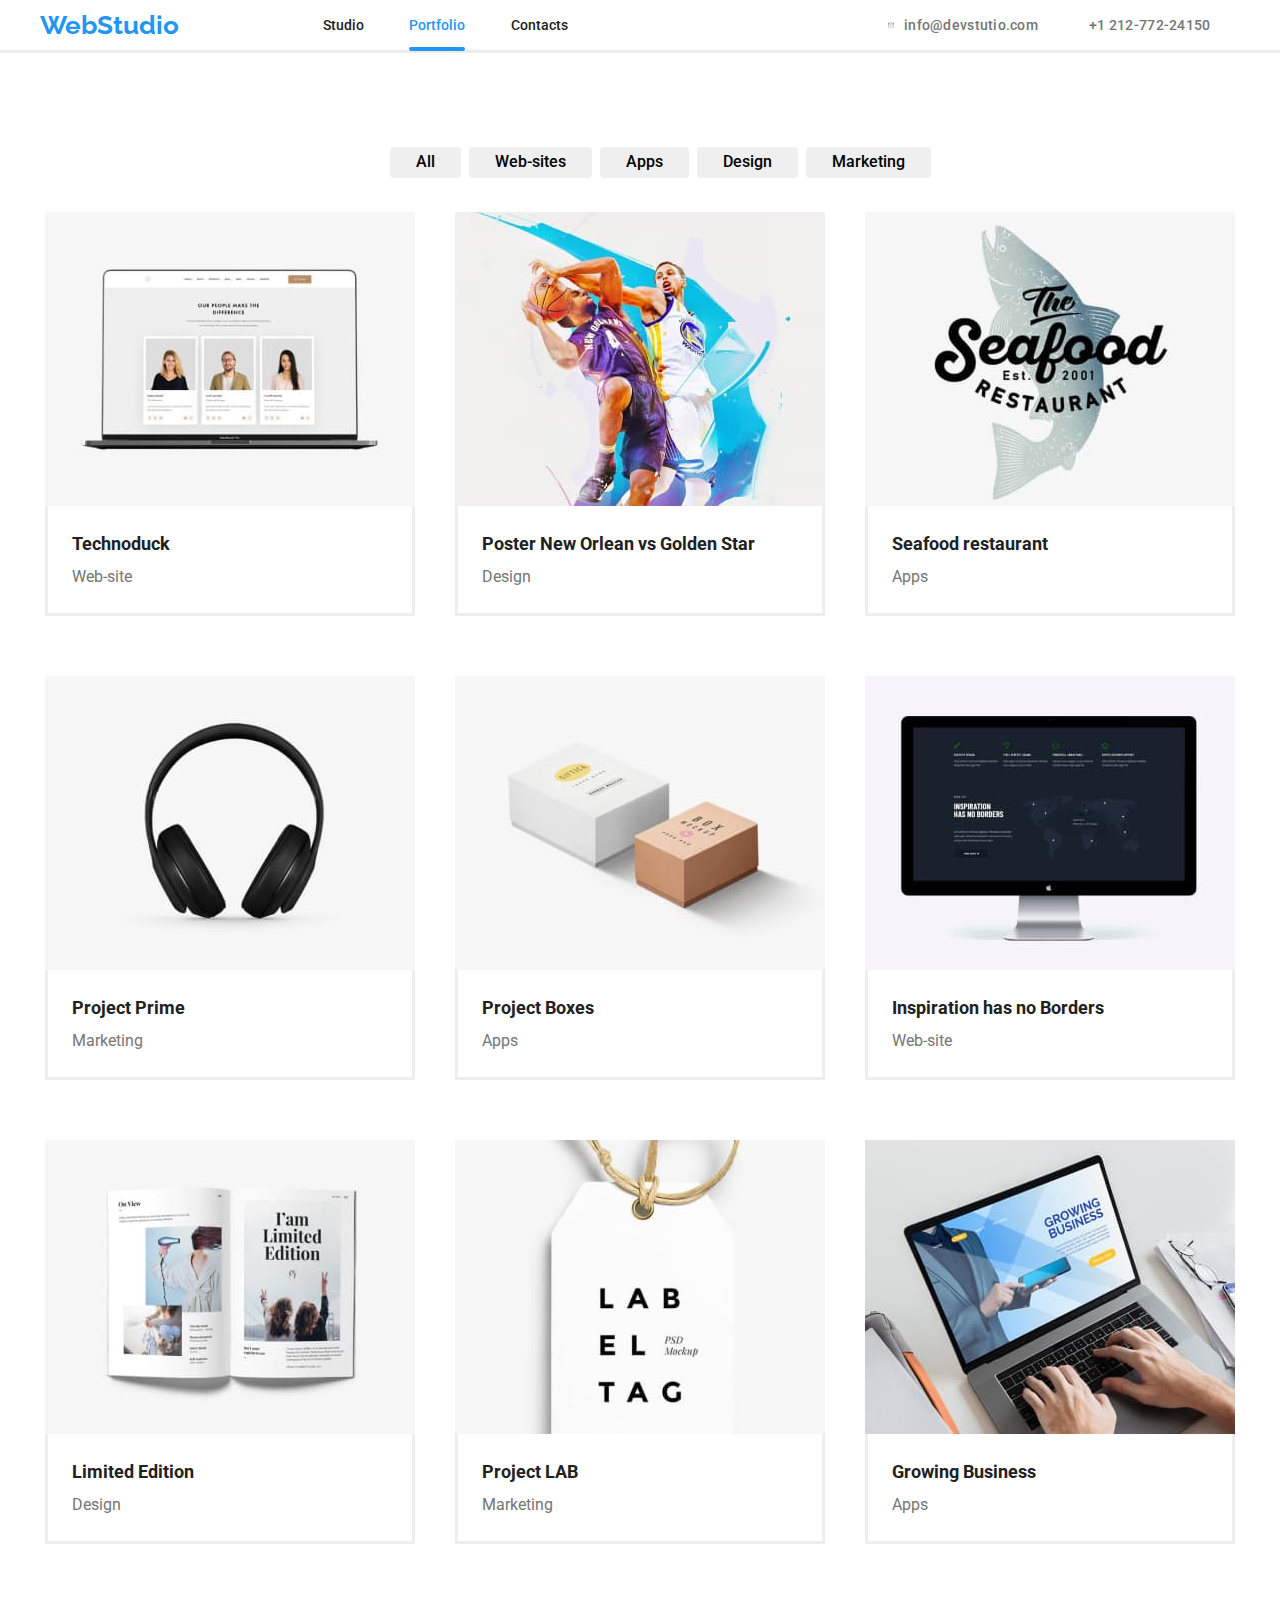
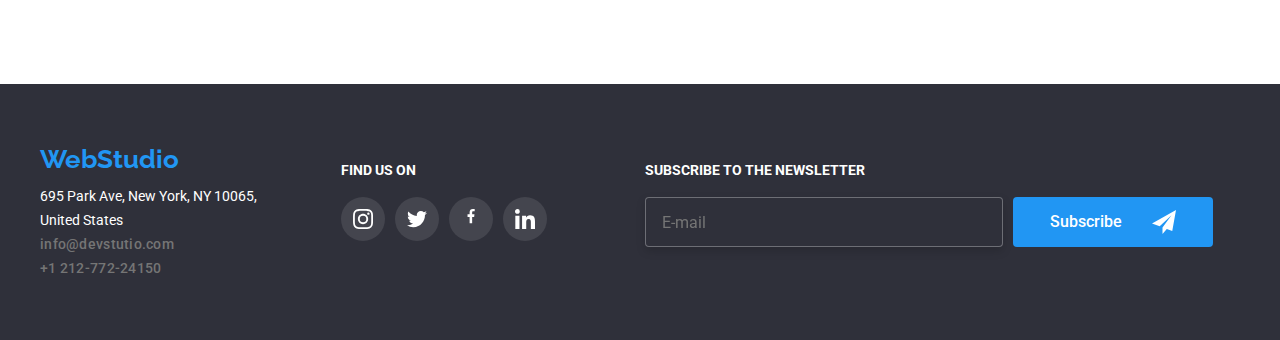
==== portfolio.html @ c9e0d8fe "setting up" ====
<!DOCTYPE html>
<html lang="en">
    <head>
        <link rel="stylesheet" href="./css/styles.css" />
        <link rel="stylesheet" href="./css/modern-normalize.min.css" />
        <title>corporate sub-page</title>
        <link rel="preconnect" href="https://fonts.googleapis.com" />
        <link rel="preconnect" href="https://fonts.gstatic.com" crossorigin />
        <link
            href="https://fonts.googleapis.com/css2?family=Montserrat:wght@400;700&family=Raleway:wght@700&family=Roboto:wght@400;500;700;900&display=swap"
            rel="stylesheet"
        />
    </head>
    <body>
        <header>
            <div class="container">
                <div class="menu-block">
                    <a class="logo" href="">WebStudio</a>
                    <nav>
                        <ul class="nav-menu">
                            <li>
                                <a class="menu" href="./index.html">Studio</a>
                            </li>
                            <li>
                                <a
                                    class="menu is-active"
                                    href="./portfolio.html"
                                    >Portfolio</a
                                >
                            </li>
                            <li><a class="menu" href="">Contacts</a></li>
                        </ul>
                    </nav>

                    <div class="contact-up">
                        <a class="contact" href="mailto:info@devstutio.com">
                            <svg class="contact-svg" width="16px" height="12px">
                                <use
                                    href="./images/icons.svg#icon-envelope"
                                ></use>
                            </svg>
                            info@devstutio.com</a
                        >

                        <a class="contact" href="phone:+121277224150"
                            ><svg
                                class="contact-svg"
                                width="10px"
                                height="16px"
                            >
                                <use
                                    href="./images/icons.svg#icon-smartphone"
                                ></use>
                            </svg>
                            +1 212-772-24150</a
                        >
                    </div>
                </div>
            </div>
        </header>

        <main>
            <div class="section">
                <ul class="filter">
                    <li class="filter-menu">
                        <button type="button">All</button>
                    </li>
                    <li class="filter-menu">
                        <button type="button">Web-sites</button>
                    </li>
                    <li class="filter-menu">
                        <button type="button">Apps</button>
                    </li>
                    <li class="filter-menu">
                        <button type="button">Design</button>
                    </li>
                    <li class="filter-menu">
                        <button type="button">Marketing</button>
                    </li>
                </ul>

                <div class="container">
                    <ul class="offers">
                        <li class="single-offer">
                            <div class="single-offer-flow">
                                <div class="techno-back">
                                    <div class="techno-desc">
                                        Technoduck is a state-of-the-art
                                        coronavirus distribution platform.
                                        Companies use this platform for digital
                                        espionage and attacks on competitors'
                                        secure servers.
                                    </div>
                                </div>
                                <img
                                    src="images/port1.jpg"
                                    alt="Technoduck website"
                                />
                            </div>

                            <div class="lower-offer-part">
                                <span class="example-offer-name"
                                    >Technoduck</span
                                >
                                <span class="example-offer-category"
                                    >Web-site</span
                                >
                            </div>
                        </li>

                        <li class="single-offer">
                            <div class="single-offer-flow">
                                <div class="techno-back">
                                    <div class="techno-desc">
                                        Technoduck is a state-of-the-art
                                        coronavirus distribution platform.
                                        Companies use this platform for digital
                                        espionage and attacks on competitors'
                                        secure servers.
                                    </div>
                                </div>
                                <img
                                    src="images/port2.jpg"
                                    alt="Basketball poster"
                                />
                            </div>
                            <div class="lower-offer-part">
                                <span class="example-offer-name">
                                    Poster New Orlean vs Golden Star
                                </span>
                                <span class="example-offer-category"
                                    >Design</span
                                >
                            </div>
                        </li>

                        <li class="single-offer">
                            <div class="single-offer-flow">
                                <div class="techno-back">
                                    <div class="techno-desc">
                                        Technoduck is a state-of-the-art
                                        coronavirus distribution platform.
                                        Companies use this platform for digital
                                        espionage and attacks on competitors'
                                        secure servers.
                                    </div>
                                </div>
                                <img
                                    src="images/port3.jpg"
                                    alt="Seafood restaurant logo"
                                />
                            </div>
                            <div class="lower-offer-part">
                                <span class="example-offer-name">
                                    Seafood restaurant
                                </span>
                                <span class="example-offer-category">Apps</span>
                            </div>
                        </li>

                        <li class="single-offer">
                            <div class="single-offer-flow">
                                <div class="techno-back">
                                    <div class="techno-desc">
                                        Technoduck is a state-of-the-art
                                        coronavirus distribution platform.
                                        Companies use this platform for digital
                                        espionage and attacks on competitors'
                                        secure servers.
                                    </div>
                                </div>
                                <img
                                    src="images/port4.jpg"
                                    alt="Project prime - headset picture"
                                />
                            </div>
                            <div class="lower-offer-part">
                                <span class="example-offer-name"
                                    >Project Prime</span
                                >
                                <span class="example-offer-category"
                                    >Marketing</span
                                >
                            </div>
                        </li>
                        <li class="single-offer">
                            <div class="single-offer-flow">
                                <div class="techno-back">
                                    <div class="techno-desc">
                                        Technoduck is a state-of-the-art
                                        coronavirus distribution platform.
                                        Companies use this platform for digital
                                        espionage and attacks on competitors'
                                        secure servers.
                                    </div>
                                </div>
                                <img src="images/port5.jpg" alt="Boxes" />
                            </div>
                            <div class="lower-offer-part">
                                <span class="example-offer-name"
                                    >Project Boxes</span
                                >
                                <span class="example-offer-category">Apps</span>
                            </div>
                        </li>
                        <li class="single-offer">
                            <div class="single-offer-flow">
                                <div class="techno-back">
                                    <div class="techno-desc">
                                        Technoduck is a state-of-the-art
                                        coronavirus distribution platform.
                                        Companies use this platform for digital
                                        espionage and attacks on competitors'
                                        secure servers.
                                    </div>
                                </div>

                                <img src="images/port6.jpg" alt="Screen" />
                            </div>
                            <div class="lower-offer-part">
                                <span class="example-offer-name"
                                    >Inspiration has no Borders</span
                                >

                                <span class="example-offer-category"
                                    >Web-site</span
                                >
                            </div>
                        </li>
                        <li class="single-offer">
                            <div class="single-offer-flow">
                                <div class="techno-back">
                                    <div class="techno-desc">
                                        Technoduck is a state-of-the-art
                                        coronavirus distribution platform.
                                        Companies use this platform for digital
                                        espionage and attacks on competitors'
                                        secure servers.
                                    </div>
                                </div>
                                <img src="images/port7.jpg" alt="Open book" />
                            </div>
                            <div class="lower-offer-part">
                                <span class="example-offer-name"
                                    >Limited Edition</span
                                >
                                <span class="example-offer-category"
                                    >Design</span
                                >
                            </div>
                        </li>
                        <li class="single-offer">
                            <div class="single-offer-flow">
                                <div class="techno-back">
                                    <div class="techno-desc">
                                        Technoduck is a state-of-the-art
                                        coronavirus distribution platform.
                                        Companies use this platform for digital
                                        espionage and attacks on competitors'
                                        secure servers.
                                    </div>
                                </div>
                                <img src="images/port8.jpg" alt="Paper label" />
                            </div>
                            <div class="lower-offer-part">
                                <span class="example-offer-name"
                                    >Project LAB</span
                                >
                                <span class="example-offer-category"
                                    >Marketing</span
                                >
                            </div>
                        </li>
                        <li class="single-offer">
                            <div class="single-offer-flow">
                                <div class="techno-back">
                                    <div class="techno-desc">
                                        Technoduck is a state-of-the-art
                                        coronavirus distribution platform.
                                        Companies use this platform for digital
                                        espionage and attacks on competitors'
                                        secure servers.
                                    </div>
                                </div>
                                <img
                                    src="images/port9.jpg"
                                    alt="Laptop and hands"
                                />
                            </div>
                            <div class="lower-offer-part">
                                <span class="example-offer-name"
                                    >Growing Business</span
                                >
                                <span class="example-offer-category">Apps</span>
                            </div>
                        </li>
                    </ul>
                </div>
            </div>
        </main>

        <footer>
            <div class="container">
                <div class="footer-container">
                    <div class="address-bottom">
                        <a class="logo" href="">WebStudio</a>
                        <address>
                            695 Park Ave, New York, NY 10065,
                            <br />United States
                        </address>
                        <a
                            class="contact-bottom"
                            href="mailto:info@devstutio.com"
                            >info@devstutio.com</a
                        >
                        <a class="contact-bottom" href="phone:+121277224150"
                            >+1 212-772-24150</a
                        >
                    </div>

                    <div class="find-us">
                        <h4>FIND US ON</h4>
                        <div class="social-bottom">
                            <ul class="social-icons">
                                <li class="social">
                                    <svg
                                        class="social-svg"
                                        width="20px"
                                        height="20px"
                                    >
                                        <use
                                            href="./images/icons.svg#icon-instagram-2"
                                        ></use>
                                    </svg>
                                </li>
                                <li class="social">
                                    <svg
                                        class="social-svg"
                                        width="20px"
                                        height="20px"
                                    >
                                        <use
                                            href="./images/icons.svg#icon-twitter-1"
                                        ></use>
                                    </svg>
                                </li>
                                <li class="social">
                                    <svg
                                        class="social-svg"
                                        width="20px"
                                        height="20px"
                                    >
                                        <use
                                            href="./images/icons.svg#icon-facebook-1"
                                        ></use>
                                    </svg>
                                </li>
                                <li class="social">
                                    <svg
                                        class="social-svg"
                                        width="20px"
                                        height="20px"
                                    >
                                        <use
                                            href="./images/icons.svg#icon-linkedin-1"
                                        ></use>
                                    </svg>
                                </li>
                            </ul>
                        </div>
                    </div>
                    <div class="newsletter">
                        <h4>Subscribe to the newsletter</h4>
                        <form name="mail-subscribe">
                            <div class="subscription">
                                <label for="user-email">
                                    <input
                                        class="mail-box"
                                        type="email"
                                        name="email"
                                        id="user-email"
                                        placeholder="E-mail"
                                        style="width: 358px"
                                    />
                                </label>

                                <button type="submit" class="button-send">
                                    Subscribe
                                    <svg
                                        class="mail-send-svg"
                                        width="24px"
                                        height="24px"
                                    >
                                        <use
                                            href="./images/icons.svg#icon-send-form"
                                        ></use>
                                    </svg>
                                </button>
                            </div>
                        </form>
                    </div>
                </div>
            </div>
        </footer>
    </body>
</html>
---- css/styles.css ----
body {
    font-family: "Roboto", sans-serif;
    color: #212121;
    background-color: #fff;
    font-size: 16px;
    /*Font-size 16px is used most often. */
}

.section {
    padding-top: 94px;
    padding-bottom: 94px;
}

.check {
    fill: currentColor;
}

.user-email {
    color: #fff;
}

.contact-svg {
    fill: currentColor;

    align-content: baseline;
    padding-right: 10px;
    gap: 0;
}

.container {
    width: 1200px;
    margin-left: 215px;
    margin-right: 215px;
    justify-content: center;
    margin-left: auto;
    margin-right: auto;
}

header {
    border-bottom: solid;

    border-color: #ececec;
    margin: 0 auto;
}

.menu-block {
    display: flex;
    flex-wrap: nowrap;
    align-items: center;

    justify-content: space-between;

    color: #fff;
}

.nav-menu {
    display: flex;
    width: 285px;
    justify-content: space-between;
    margin-right: 314px;
}

.menu {
    color: #212121;
    font-weight: 500;
    font-size: 14px;
    line-height: 1.17;
}
.is-active {
    text-decoration: none;
    position: relative;
    color: #2196f3;
}
.is-active::after {
    position: absolute;
    content: "";
    height: 4px;

    border-radius: 2px;
    left: 0;
    right: 0;
    top: 30px;
    background: #2196f3;
}

.contact-up {
    display: flex;
    justify-content: flex-end;
    gap: 30px;
    font-weight: 500;
    text-align: center;
    line-height: 1.17;
}

button:hover,
button:focus {
    background-color: #fff;
    background-color: #2196f3;

    border-radius: 4px;
    border-style: none;
    transition-duration: 250ms;
    transition-timing-function: cubic-bezier(0.39, 1.03, 0.82, 0.08);
}

a {
    text-decoration: none;
}

li {
    list-style: none;
}

.main-images {
    display: flex;
    justify-content: space-between;
    gap: 30px;
    padding: 0;
}
.main-image {
    position: relative;
}

.main-image-back {
    width: 100%;
    height: 70px;
    background-color: rgba(47, 48, 58, 0.8);
    position: absolute;
    bottom: 0;
}
.main-image-desc {
    font-size: 14px;
    font-weight: 700;
    color: #fff;
    line-height: 16px;
    letter-spacing: 0.03em;
    display: flex;
    justify-content: center;
    margin-top: 27px;
}
.list-primary-item {
    text-decoration: none;
    font-size: 14px;
    font-weight: 500;
    line-height: 1.14;
}

.contact {
    display: flex;
    justify-content: baseline;
    align-items: center;
    width: 161px;

    color: #757575;

    font-weight: 500;
    font-size: 14px;

    letter-spacing: 0.02em;
}
.contact {
    margin: 0 auto;
    color: #757575;
    font-size: 14px;
    line-height: 1.17;
    width: 161px;
    align-items: center;
}

a:hover,
a:focus {
    color: #2196f3;
    transition-duration: 250ms;
    transition-timing-function: cubic-bezier(0.39, 1.03, 0.82, 0.08);
}

.icon-menu {
    background-color: #f5f4fa;
    border-radius: 4px;
    padding-top: 25px;
}

.logo {
    font-family: "Raleway", sans-serif;
    text-decoration: none;
    font-size: 26px;
    font-weight: 700;
    line-height: 1.19;
    color: #2196f3;
    margin-right: 97px;
}

h1 {
    color: #fff;
    font-weight: 900;
    font-size: 44px;
    line-height: 1.36;
    margin: 0 auto;
    width: 696px;

    text-align: center;
    padding-top: 200px;
    padding-bottom: 50px;
    letter-spacing: 0.06em;
}

h3 {
    font-size: 14px;

    font-weight: 700;
}

h4 {
    font-size: 14px;

    font-weight: 700;
    color: #fff;
    text-transform: uppercase;
}
.big-button {
    display: flex;
    align-items: center;
    text-align: center;

    color: #fff;
    background-color: #2196f3;
    font-weight: 700;
    line-height: 1.875;
    margin: auto;
    border-radius: 4px;
    border-style: none;
    width: 200px;
    height: 50px;
    justify-content: center;
}

.big-button:hover,
.big:focus {
    cursor: pointer;
}

.backdrop {
    display: flex;
    background-color: rgba(0, 0, 0, 0.2);
    position: fixed;
    left: 0;
    right: 0;
    top: 0;
    bottom: 0;
    z-index: 1;
    cursor: not-allowed;
    visibility: visible;
    opacity: 1;
    transform: scale(1);
    transition-duration: 250ms;
    transition-timing-function: cubic-bezier(0.4, 0, 0.2, 1);
}

.is-hidden {
    pointer-events: none;
    visibility: hidden;
    opacity: 0;
    transform: scale(0);
}

.modal {
    position: relative;
    margin: auto;
    background: #ffffff;
    box-shadow: 0px 1px 3px rgba(0, 0, 0, 0.12), 0px 1px 1px rgba(0, 0, 0, 0.14),
        0px 2px 1px rgba(0, 0, 0, 0.2);
    width: 528px;
    height: 581px;
    cursor: auto;
    border-radius: 4px;
}

.modal-close {
    width: 30px;
    height: 30px;
    border-radius: 50%;
    font-size: 11px;
    padding-top: 8px;
    padding-left: 8px;
    padding-right: 8px;
    background-color: #fff;
    position: relative;
    top: 8px;

    left: 93%;
    border: 1px solid rgba(0, 0, 0, 0.1);
    cursor: pointer;
}

.modal-close:hover,
.modal-close:focus {
    background-color: #fff;
    border: 1px solid rgba(0, 0, 0, 0.1);
    border-radius: 50%;

    transition-duration: none;
    transition: none;
}

.banner {
    background-image: url(/goit-markup-hw-04/images/back.jpg);
    background-image: linear-gradient(to right, #2f303a 40%);

    background-position: center;
    background-size: cover;
    max-width: 1600px;
    height: 600px;
    justify-content: center;
    margin-left: auto;
    margin-right: auto;
}

.highlights {
    display: flex;
    flex-wrap: nowrap;
    list-style: none;
    padding: 0;
    gap: 30px;
}
.highlight {
    font-weight: 700;
    font-size: 14px;
    line-height: 1.17;
    flex-basis: calc((100% - 90px) / 4);
}

.highlight-desc {
    color: #757575;
    font-weight: 400;
    font-size: 14px;
    line-height: 1.71;
    margin: 0;
}

h2 {
    font-size: 36px;
    font-weight: 700;
    line-height: 1.17;
    text-align: center;
    padding-bottom: 50px;
}

img {
    width: 370px;
    height: 294px;
    display: block;
}

.our-team-section {
    display: flex;
    gap: 30px;
    margin: 0 auto;
    padding: 0px;
}
.person-pic {
    width: 270px;
    height: 260px;
}

.social-icons {
    fill: #afb1b8;
    padding-bottom: 30px;
    display: flex;
    width: 206px;
    height: 44px;
    justify-content: space-between;
    margin: 0 auto;
    padding: 0;
}

.social-bottom > .social-icons {
    fill: #fff;
}

.social-bottom > .social-icons > .social {
    background-color: rgba(255, 255, 255, 0.1);
}
.social {
    width: 44px;
    height: 44px;

    border-radius: 50%;

    background-color: white;
}

ul.social-icons li {
    display: flex;
    align-items: center;
    justify-content: space-around;
}
.social:hover {
    fill: white;
    background-color: #2196f3;
    transition-duration: 250ms;
    transition-timing-function: cubic-bezier(0.39, 1.03, 0.82, 0.08);
}

.social-bottom > .social-icons > .social:hover {
    background-color: #2196f3;
    transition-duration: 250ms;
    transition-timing-function: cubic-bezier(0.39, 1.03, 0.82, 0.08);
}
.person-space {
    background-color: #fff;
    width: 270px;
    height: 428px;
    border-bottom-left-radius: 4px;
    border-bottom-right-radius: 4px;

    filter: drop-shadow(0px 4px 4px rgba(0, 0, 0, 0.25));
}

.full-team-section {
    background-color: #f5f4fa;
}

.name {
    display: flex;
    justify-content: center;
    font-weight: 500;
    line-height: 1.17;
    padding-top: 30px;
}

.function {
    display: flex;
    justify-content: center;
    color: #757575;
    line-height: 1.17;
    padding-top: 10px;
    padding-bottom: 16px;
}

.our-customers-list {
    display: flex;
    flex-wrap: nowrap;

    gap: 30px;
    padding: 0;
    margin: 0 auto;
}

.icon-customer {
    fill: #afb1b8;
    width: 169px;
    height: 92px;
    border: 1px solid #afb1b8;
    border-radius: 4px;
}

.icon-customer:hover,
.icon-customer:focus {
    fill: #2196f3;
    border-color: #2196f3;
    transition-duration: 250ms;
    transition-timing-function: cubic-bezier(0.39, 1.03, 0.82, 0.08);
}

.icon-customer:focus {
    fill: #2196f3;
}
address {
    padding-top: 9px;
    font-style: normal;
    color: #fff;
    font-size: 14px;
}

.footer-container {
    display: flex;
    gap: 70px;
}

.address-bottom {
    max-width: 231px;
    line-height: 24px;
}

.contact-bottom {
    display: flex;

    color: #757575;

    font-weight: 500;
    font-size: 14px;

    letter-spacing: 0.02em;

    line-height: 24px;
}

ul li .find-us {
    fill: #fff;
}

footer {
    background-color: #2f303a;
    padding-top: 60px;
    padding-bottom: 60px;
}

button {
    display: flex;
    font-weight: 500;

    border-style: none;
    border-radius: 4px;
    justify-content: center;
    padding-left: 26px;
    padding-right: 26px;
    padding-top: 6px;
    padding-bottom: 6px;
}
.filter {
    line-height: 1.63;
    display: flex;
    justify-content: center;

    margin: 0 auto;
    width: 611px;
    gap: 8px;

    margin-bottom: 34px;
}

.filter-menu:hover,
.filter-menu:focus {
    box-shadow: 0px 4px 4px rgba(0, 0, 0, 0.25);
    transition-duration: 250ms;
    transition-timing-function: cubic-bezier(0.39, 1.03, 0.82, 0.08);
}

.offers {
    display: flex;
    flex-wrap: wrap;
    gap: 30px;
    padding: 0;
}

.offers:hover,
.offers:focus {
    box-shadow: (0px 4px 4px rgba(0, 0, 0, 0.25));
    transition-duration: 250ms;
    transition-timing-function: cubic-bezier(0.39, 1.03, 0.82, 0.08);
}
.single-offer {
    margin: 0 auto;

    flex-basis: calc((100% - 60) / 3);
    margin-bottom: 30px;
    position: relative;
    overflow: hidden;
}

.single-offer:hover {
    box-shadow: 0px 4px 4px rgba(0, 0, 0, 0.25);
    transition-duration: 250ms;
    transition-timing-function: cubic-bezier(0.39, 1.03, 0.82, 0.08);
}

.techno-back {
    display: flex;

    align-items: center;
    justify-content: center;
    position: absolute;

    letter-spacing: 0.03em;
    width: 370px;
    height: 294px;

    background: rgba(33, 150, 243, 0.9);
    visibility: none;
    opacity: 0;

    transform: translatey(100%);
    transition-duration: 250ms;
    transition-timing-function: cubic-bezier(0.39, 1.03, 0.82, 0.08);
}
.offers > .single-offer {
    overflow: hidden;
}

.single-offer:hover .techno-back {
    visibility: visible;

    opacity: 1;

    transform: translateY(0);
}

.techno-desc {
    width: 322px;
    height: 140px;
    font-size: 18px;
    color: #fff;
}

.lower-offer-part {
    border-style: solid;
    border-color: #eeeeee;
    border-top: 0;
    height: 110px;
}

.single-offer-flow {
    position: relative;
    margin: 0;
    padding: 0;
    overflow: hidden;
}
.example-offer-name {
    display: flex;

    font-size: 18px;
    font-weight: 700;
    line-height: 2;
    margin: 0px;

    padding-left: 24px;
    padding-top: 20px;
}

.example-offer-category {
    display: flex;
    padding-bottom: 20px;
    color: #757575;
    line-height: 1.875;
    margin: 0;

    padding-left: 24px;
}

.subscription {
    display: flex;
    justify-content: flex-start;

    gap: 10px;
    margin: 0 auto;
    padding: 0;
}

.mail-box {
    height: 50px;
    border-radius: 4px;
    border: 1px solid rgba(255, 255, 255, 0.3);
    filter: drop-shadow(0px 4px 4px rgba(0, 0, 0, 0.15));
    background-color: #2f303a;
    padding-left: 16px;
    color: rgba(255, 255, 255, 0.6);
}

.newsletter {
    max-width: 570px;
    padding-right: 0;
    margin: 0 auto;
}
.button-send {
    display: flex;
    align-items: center;
    gap: 30px;
    background-color: #2196f3;
    color: #fff;
    width: 200px;
    height: 50px;
}

.mail-send-svg {
    fill: #fff;
}
.email {
    color: #fff;
}

.contact-header {
    position: absolute;
    text-align: center;
    color: #212121;
    font-size: 20px;
    letter-spacing: 0.03em;
    line-height: 23px;
    margin-bottom: 2px;
    font-style: 700;
}

.formula {
    padding-top: 75px;
}
.form-style {
    display: flex;
    flex-direction: column;

    font-size: 12px;
    color: #757575;
    padding-left: 40px;
    padding-right: 40px;
}

.form-svg {
    position: absolute;
    top: 11px;
    left: 12px;

    fill: black;
}

.form-box {
    display: flex;

    position: relative;
    width: 448px;
    height: 40px;
    border: 1px #212121 solid;
    border-radius: 4px;
    align-items: center;
    padding-left: 12px;
    margin-top: 5px;
    margin-bottom: 10px;
}
.text-field {
    width: 415px;
    padding-left: 20px;
    height: 38px;
    border: #fff;
    outline: none;
}

.form-box-comment {
    display: flex;

    position: relative;
    width: 448px;
    height: 120px;
    border: 1px #212121 solid;
    border-radius: 4px;
    align-items: center;
    padding-left: 12px;
}
.text-window {
    padding-top: 10px;
    width: 448px;
    padding-right: 0;
    height: 116px;
    border: #fff;
    outline: none;
}

.form-box:hover,
.form-box:focus {
    cursor: pointer;
    border: 1px solid #2196f3;
    transition-property: outline;
    transition-duration: 250ms;
    transition-timing-function: cubic-bezier(0.39, 1.03, 0.82, 0.08);
    fill: #2196f3;
}

.text-field:hover + svg,
.text-field:focus + svg {
    cursor: pointer;
    fill: #2196f3;

    transition-property: outline;
    transition-duration: 250ms;
    transition-timing-function: cubic-bezier(0.39, 1.03, 0.82, 0.08);
}

.form-box-comment:hover,
.form-box-comment:focus {
    cursor: pointer;
    border: 1px solid #2196f3;
    transition-property: outline;
    transition-duration: 250ms;
    transition-timing-function: cubic-bezier(0.39, 1.03, 0.82, 0.08);
    fill: #2196f3;
}
.acceptance-label {
    font-size: 14px;
    line-height: 24px;
    letter-spacing: 0.03em;
    color: #757575;

    margin-top: 20px;
    margin-left: 15px;
    margin-right: 15px;
    display: flex;
    padding-top: 0;

    justify-content: center;
    align-items: baseline;
}
.acceptance-label a {
    color: #757575;
}

.acceptance-checked {
    width: 16px;
    height: 15px;
    border: 2.5px solid #212121;
    margin-right: 8px;
    border-radius: 4px;
    transition: border 250ms cubic-bezier(0.4, 0, 0.2, 1);
}
.acceptance-input:checked ~ .acceptance-checked {
    border: 0 solid #212121;
    background-color: #2196f3;
    fill: #fff;
}
.acceptance-checked:hover,
.acceptance-checked:focus {
    border: 4px solid #212121;
}
.checked-bacground {
    display: block;
    visibility: hidden;
    transition: visibility 250ms cubic-bezier(0.4, 0, 0.2, 1);
}
.acceptance-input:checked ~ .acceptance-checked .checked-bacground {
    display: block;
    visibility: visible;
}
.checkbox-hidden {
    -moz-appearance: none;
    -webkit-appearance: none;
    appearance: none;
}
.order {
    display: block;
    align-items: center;
    margin: 0 auto;

    font-weight: 700;
    font-size: 16px;
    line-height: 1.9;
    letter-spacing: 0.06em;
    color: #ffffff;
    background-color: #2196f3;
    cursor: pointer;
    border: none;
    box-shadow: 0px 4px 4px rgba(0, 0, 0, 0.15);
    border-radius: 4px;
    width: 200px;
    height: 50px;
    text-align: center;
    transition: background-color 250ms cubic-bezier(0.4, 0, 0.2, 1),
        color 250ms cubic-bezier(0.4, 0, 0.2, 1);
}

.order:hover,
.order:focus {
    background-color: #f5f4fa;
    color: #212121;
}
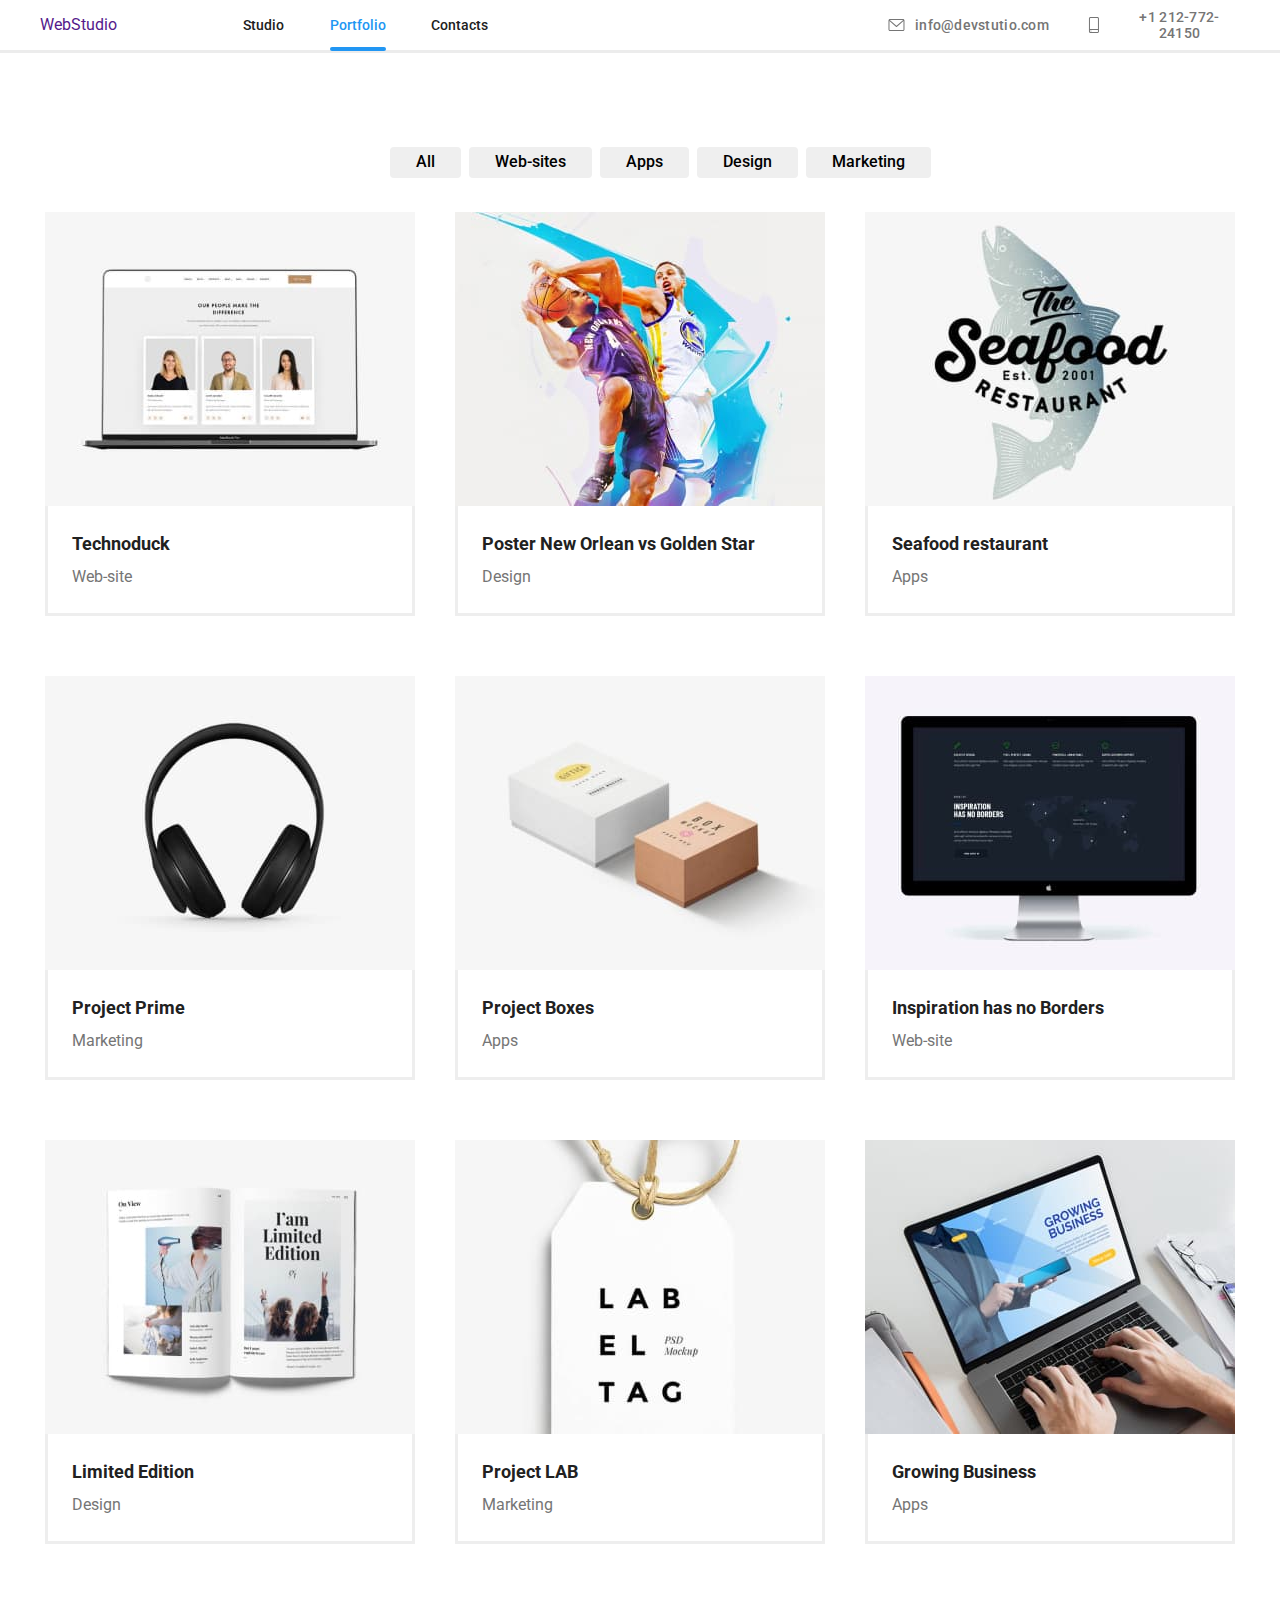
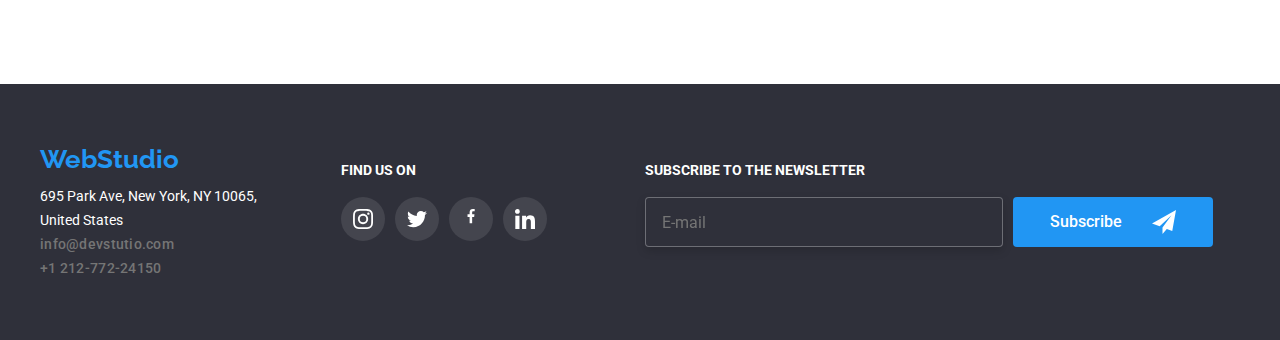
==== commit 3e58a87c: "BEM applied (first try)" ====
--- a/portfolio.html
+++ b/portfolio.html
@@ -12,29 +12,40 @@
         />
     </head>
     <body>
-        <header>
+        <header class="header">
             <div class="container">
-                <div class="menu-block">
-                    <a class="logo" href="">WebStudio</a>
+                <div class="header__wrapper">
+                    <a class="header__logo" href="">WebStudio</a>
                     <nav>
-                        <ul class="nav-menu">
+                        <ul class="header__menu">
                             <li>
-                                <a class="menu" href="./index.html">Studio</a>
+                                <a class="header__item" href="./index.html"
+                                    >Studio</a
+                                >
                             </li>
                             <li>
                                 <a
-                                    class="menu is-active"
+                                    class="header__item header__item--active"
                                     href="./portfolio.html"
                                     >Portfolio</a
                                 >
                             </li>
-                            <li><a class="menu" href="">Contacts</a></li>
+                            <li>
+                                <a class="header__item" href="">Contacts</a>
+                            </li>
                         </ul>
                     </nav>
 
-                    <div class="contact-up">
-                        <a class="contact" href="mailto:info@devstutio.com">
-                            <svg class="contact-svg" width="16px" height="12px">
+                    <div class="header__contact-list">
+                        <a
+                            href="mailto:info@devstutio.com"
+                            class="header__contact"
+                        >
+                            <svg
+                                class="header__contact-svg"
+                                width="44px"
+                                height="16px"
+                            >
                                 <use
                                     href="./images/icons.svg#icon-envelope"
                                 ></use>
@@ -42,10 +53,10 @@
                             info@devstutio.com</a
                         >
 
-                        <a class="contact" href="phone:+121277224150"
+                        <a href="phone:+121277224150" class="header__contact"
                             ><svg
-                                class="contact-svg"
-                                width="10px"
+                                class="header__contact-svg"
+                                width="40px"
                                 height="16px"
                             >
                                 <use
@@ -62,29 +73,29 @@
         <main>
             <div class="section">
                 <ul class="filter">
-                    <li class="filter-menu">
+                    <li class="filter__menu">
                         <button type="button">All</button>
                     </li>
-                    <li class="filter-menu">
+                    <li class="filter__menu">
                         <button type="button">Web-sites</button>
                     </li>
-                    <li class="filter-menu">
+                    <li class="filter__menu">
                         <button type="button">Apps</button>
                     </li>
-                    <li class="filter-menu">
+                    <li class="filter__menu">
                         <button type="button">Design</button>
                     </li>
-                    <li class="filter-menu">
+                    <li class="filter__menu">
                         <button type="button">Marketing</button>
                     </li>
                 </ul>
 
                 <div class="container">
                     <ul class="offers">
-                        <li class="single-offer">
-                            <div class="single-offer-flow">
-                                <div class="techno-back">
-                                    <div class="techno-desc">
+                        <li class="offers__single-offer">
+                            <div class="offers__single-offer-flow">
+                                <div class="offers__techno-back">
+                                    <div class="offers__techno-desc">
                                         Technoduck is a state-of-the-art
                                         coronavirus distribution platform.
                                         Companies use this platform for digital
@@ -98,20 +109,20 @@
                                 />
                             </div>
 
-                            <div class="lower-offer-part">
-                                <span class="example-offer-name"
+                            <div class="offers__lower-offer-part">
+                                <span class="offers__example-offer-name"
                                     >Technoduck</span
                                 >
-                                <span class="example-offer-category"
+                                <span class="offers__example-offer-category"
                                     >Web-site</span
                                 >
                             </div>
                         </li>
 
-                        <li class="single-offer">
-                            <div class="single-offer-flow">
-                                <div class="techno-back">
-                                    <div class="techno-desc">
+                        <li class="offers__single-offer">
+                            <div class="offers__single-offer-flow">
+                                <div class="offers__techno-back">
+                                    <div class="offers__techno-desc">
                                         Technoduck is a state-of-the-art
                                         coronavirus distribution platform.
                                         Companies use this platform for digital
@@ -124,20 +135,20 @@
                                     alt="Basketball poster"
                                 />
                             </div>
-                            <div class="lower-offer-part">
-                                <span class="example-offer-name">
+                            <div class="offers__lower-offer-part">
+                                <span class="offers__example-offer-name">
                                     Poster New Orlean vs Golden Star
                                 </span>
-                                <span class="example-offer-category"
+                                <span class="offers__example-offer-category"
                                     >Design</span
                                 >
                             </div>
                         </li>
 
-                        <li class="single-offer">
-                            <div class="single-offer-flow">
-                                <div class="techno-back">
-                                    <div class="techno-desc">
+                        <li class="offers__single-offer">
+                            <div class="offers__single-offer-flow">
+                                <div class="offers__techno-back">
+                                    <div class="offers__techno-desc">
                                         Technoduck is a state-of-the-art
                                         coronavirus distribution platform.
                                         Companies use this platform for digital
@@ -150,18 +161,20 @@
                                     alt="Seafood restaurant logo"
                                 />
                             </div>
-                            <div class="lower-offer-part">
-                                <span class="example-offer-name">
+                            <div class="offers__lower-offer-part">
+                                <span class="offers__example-offer-name">
                                     Seafood restaurant
                                 </span>
-                                <span class="example-offer-category">Apps</span>
-                            </div>
-                        </li>
-
-                        <li class="single-offer">
-                            <div class="single-offer-flow">
-                                <div class="techno-back">
-                                    <div class="techno-desc">
+                                <span class="offers__example-offer-category"
+                                    >Apps</span
+                                >
+                            </div>
+                        </li>
+
+                        <li class="offers__single-offer">
+                            <div class="offers__single-offer-flow">
+                                <div class="offers__techno-back">
+                                    <div class="offers__techno-desc">
                                         Technoduck is a state-of-the-art
                                         coronavirus distribution platform.
                                         Companies use this platform for digital
@@ -174,19 +187,19 @@
                                     alt="Project prime - headset picture"
                                 />
                             </div>
-                            <div class="lower-offer-part">
-                                <span class="example-offer-name"
+                            <div class="offers__lower-offer-part">
+                                <span class="offers__example-offer-name"
                                     >Project Prime</span
                                 >
-                                <span class="example-offer-category"
+                                <span class="offers__example-offer-category"
                                     >Marketing</span
                                 >
                             </div>
                         </li>
-                        <li class="single-offer">
-                            <div class="single-offer-flow">
-                                <div class="techno-back">
-                                    <div class="techno-desc">
+                        <li class="offers__single-offer">
+                            <div class="offers__single-offer-flow">
+                                <div class="offers__techno-back">
+                                    <div class="offers__techno-desc">
                                         Technoduck is a state-of-the-art
                                         coronavirus distribution platform.
                                         Companies use this platform for digital
@@ -196,17 +209,19 @@
                                 </div>
                                 <img src="images/port5.jpg" alt="Boxes" />
                             </div>
-                            <div class="lower-offer-part">
-                                <span class="example-offer-name"
+                            <div class="offers__lower-offer-part">
+                                <span class="offers__example-offer-name"
                                     >Project Boxes</span
                                 >
-                                <span class="example-offer-category">Apps</span>
-                            </div>
-                        </li>
-                        <li class="single-offer">
-                            <div class="single-offer-flow">
-                                <div class="techno-back">
-                                    <div class="techno-desc">
+                                <span class="offers__example-offer-category"
+                                    >Apps</span
+                                >
+                            </div>
+                        </li>
+                        <li class="offers__single-offer">
+                            <div class="offers__single-offer-flow">
+                                <div class="offers__techno-back">
+                                    <div class="offers__techno-desc">
                                         Technoduck is a state-of-the-art
                                         coronavirus distribution platform.
                                         Companies use this platform for digital
@@ -217,20 +232,20 @@
 
                                 <img src="images/port6.jpg" alt="Screen" />
                             </div>
-                            <div class="lower-offer-part">
-                                <span class="example-offer-name"
+                            <div class="offers__lower-offer-part">
+                                <span class="offers__example-offer-name"
                                     >Inspiration has no Borders</span
                                 >
 
-                                <span class="example-offer-category"
+                                <span class="offers__example-offer-category"
                                     >Web-site</span
                                 >
                             </div>
                         </li>
-                        <li class="single-offer">
-                            <div class="single-offer-flow">
-                                <div class="techno-back">
-                                    <div class="techno-desc">
+                        <li class="offers__single-offer">
+                            <div class="offers__single-offer-flow">
+                                <div class="offers__techno-back">
+                                    <div class="offers__techno-desc">
                                         Technoduck is a state-of-the-art
                                         coronavirus distribution platform.
                                         Companies use this platform for digital
@@ -240,19 +255,19 @@
                                 </div>
                                 <img src="images/port7.jpg" alt="Open book" />
                             </div>
-                            <div class="lower-offer-part">
-                                <span class="example-offer-name"
+                            <div class="offers__lower-offer-part">
+                                <span class="offers__example-offer-name"
                                     >Limited Edition</span
                                 >
-                                <span class="example-offer-category"
+                                <span class="offers__example-offer-category"
                                     >Design</span
                                 >
                             </div>
                         </li>
-                        <li class="single-offer">
-                            <div class="single-offer-flow">
-                                <div class="techno-back">
-                                    <div class="techno-desc">
+                        <li class="offers__single-offer">
+                            <div class="offers__single-offer-flow">
+                                <div class="offers__techno-back">
+                                    <div class="offers__techno-desc">
                                         Technoduck is a state-of-the-art
                                         coronavirus distribution platform.
                                         Companies use this platform for digital
@@ -262,19 +277,19 @@
                                 </div>
                                 <img src="images/port8.jpg" alt="Paper label" />
                             </div>
-                            <div class="lower-offer-part">
-                                <span class="example-offer-name"
+                            <div class="offers__lower-offer-part">
+                                <span class="offers__example-offer-name"
                                     >Project LAB</span
                                 >
-                                <span class="example-offer-category"
+                                <span class="offers__example-offer-category"
                                     >Marketing</span
                                 >
                             </div>
                         </li>
-                        <li class="single-offer">
-                            <div class="single-offer-flow">
-                                <div class="techno-back">
-                                    <div class="techno-desc">
+                        <li class="offers__single-offer">
+                            <div class="offers__single-offer-flow">
+                                <div class="offers__techno-back">
+                                    <div class="offers__techno-desc">
                                         Technoduck is a state-of-the-art
                                         coronavirus distribution platform.
                                         Companies use this platform for digital
@@ -287,11 +302,13 @@
                                     alt="Laptop and hands"
                                 />
                             </div>
-                            <div class="lower-offer-part">
-                                <span class="example-offer-name"
+                            <div class="offers__lower-offer-part">
+                                <span class="offers__example-offer-name"
                                     >Growing Business</span
                                 >
-                                <span class="example-offer-category">Apps</span>
+                                <span class="offers__example-offer-category"
+                                    >Apps</span
+                                >
                             </div>
                         </li>
                     </ul>
@@ -302,18 +319,20 @@
         <footer>
             <div class="container">
                 <div class="footer-container">
-                    <div class="address-bottom">
+                    <div class="footer-container__address-bottom">
                         <a class="logo" href="">WebStudio</a>
-                        <address>
+                        <address class="footer-container__address">
                             695 Park Ave, New York, NY 10065,
                             <br />United States
                         </address>
                         <a
-                            class="contact-bottom"
+                            class="footer-container__contact"
                             href="mailto:info@devstutio.com"
                             >info@devstutio.com</a
                         >
-                        <a class="contact-bottom" href="phone:+121277224150"
+                        <a
+                            class="footer-container__contact"
+                            href="phone:+121277224150"
                             >+1 212-772-24150</a
                         >
                     </div>
@@ -322,45 +341,29 @@
                         <h4>FIND US ON</h4>
                         <div class="social-bottom">
                             <ul class="social-icons">
-                                <li class="social">
-                                    <svg
-                                        class="social-svg"
-                                        width="20px"
-                                        height="20px"
-                                    >
+                                <li class="social-icons__icon">
+                                    <svg width="20px" height="20px">
                                         <use
                                             href="./images/icons.svg#icon-instagram-2"
                                         ></use>
                                     </svg>
                                 </li>
-                                <li class="social">
-                                    <svg
-                                        class="social-svg"
-                                        width="20px"
-                                        height="20px"
-                                    >
+                                <li class="social-icons__icon">
+                                    <svg width="20px" height="20px">
                                         <use
                                             href="./images/icons.svg#icon-twitter-1"
                                         ></use>
                                     </svg>
                                 </li>
-                                <li class="social">
-                                    <svg
-                                        class="social-svg"
-                                        width="20px"
-                                        height="20px"
-                                    >
+                                <li class="social-icons__icon">
+                                    <svg width="20px" height="20px">
                                         <use
                                             href="./images/icons.svg#icon-facebook-1"
                                         ></use>
                                     </svg>
                                 </li>
-                                <li class="social">
-                                    <svg
-                                        class="social-svg"
-                                        width="20px"
-                                        height="20px"
-                                    >
+                                <li class="social-icons__icon">
+                                    <svg width="20px" height="20px">
                                         <use
                                             href="./images/icons.svg#icon-linkedin-1"
                                         ></use>
@@ -372,10 +375,10 @@
                     <div class="newsletter">
                         <h4>Subscribe to the newsletter</h4>
                         <form name="mail-subscribe">
-                            <div class="subscription">
+                            <div class="newsletter__subscription">
                                 <label for="user-email">
                                     <input
-                                        class="mail-box"
+                                        class="newsletter__mail-box"
                                         type="email"
                                         name="email"
                                         id="user-email"
@@ -384,10 +387,13 @@
                                     />
                                 </label>
 
-                                <button type="submit" class="button-send">
+                                <button
+                                    type="submit"
+                                    class="newsletter__button-send"
+                                >
                                     Subscribe
                                     <svg
-                                        class="mail-send-svg"
+                                        class="newsletter__mail-send-svg"
                                         width="24px"
                                         height="24px"
                                     >
--- a/css/styles.css
+++ b/css/styles.css
@@ -19,7 +19,7 @@
     color: #fff;
 }
 
-.contact-svg {
+.header__contact-svg {
     fill: currentColor;
 
     align-content: baseline;
@@ -36,14 +36,14 @@
     margin-right: auto;
 }
 
-header {
+.header {
     border-bottom: solid;
 
     border-color: #ececec;
     margin: 0 auto;
 }
 
-.menu-block {
+.header__wrapper {
     display: flex;
     flex-wrap: nowrap;
     align-items: center;
@@ -53,25 +53,25 @@
     color: #fff;
 }
 
-.nav-menu {
+.header__menu {
     display: flex;
     width: 285px;
     justify-content: space-between;
     margin-right: 314px;
 }
 
-.menu {
+.header__item {
     color: #212121;
     font-weight: 500;
     font-size: 14px;
     line-height: 1.17;
 }
-.is-active {
+.header .header__item--active {
     text-decoration: none;
     position: relative;
     color: #2196f3;
 }
-.is-active::after {
+.header .header__item--active::after {
     position: absolute;
     content: "";
     height: 4px;
@@ -83,7 +83,7 @@
     background: #2196f3;
 }
 
-.contact-up {
+.header__contact-list {
     display: flex;
     justify-content: flex-end;
     gap: 30px;
@@ -117,18 +117,18 @@
     gap: 30px;
     padding: 0;
 }
-.main-image {
+.main-images__image {
     position: relative;
 }
 
-.main-image-back {
+.main-images__back {
     width: 100%;
     height: 70px;
     background-color: rgba(47, 48, 58, 0.8);
     position: absolute;
     bottom: 0;
 }
-.main-image-desc {
+.main-images__desc {
     font-size: 14px;
     font-weight: 700;
     color: #fff;
@@ -145,7 +145,7 @@
     line-height: 1.14;
 }
 
-.contact {
+.header__contact {
     display: flex;
     justify-content: baseline;
     align-items: center;
@@ -157,14 +157,8 @@
     font-size: 14px;
 
     letter-spacing: 0.02em;
-}
-.contact {
-    margin: 0 auto;
-    color: #757575;
-    font-size: 14px;
+    margin: 0 auto;
     line-height: 1.17;
-    width: 161px;
-    align-items: center;
 }
 
 a:hover,
@@ -174,7 +168,7 @@
     transition-timing-function: cubic-bezier(0.39, 1.03, 0.82, 0.08);
 }
 
-.icon-menu {
+.highlights__icon {
     background-color: #f5f4fa;
     border-radius: 4px;
     padding-top: 25px;
@@ -217,7 +211,7 @@
     color: #fff;
     text-transform: uppercase;
 }
-.big-button {
+.banner__button {
     display: flex;
     align-items: center;
     text-align: center;
@@ -234,8 +228,8 @@
     justify-content: center;
 }
 
-.big-button:hover,
-.big:focus {
+.banner__button:hover,
+.banner__button:focus {
     cursor: pointer;
 }
 
@@ -275,7 +269,7 @@
     border-radius: 4px;
 }
 
-.modal-close {
+.modal__modal-close {
     width: 30px;
     height: 30px;
     border-radius: 50%;
@@ -292,8 +286,8 @@
     cursor: pointer;
 }
 
-.modal-close:hover,
-.modal-close:focus {
+.modal__modal-close:hover,
+.modal__modal-close:focus {
     background-color: #fff;
     border: 1px solid rgba(0, 0, 0, 0.1);
     border-radius: 50%;
@@ -322,14 +316,14 @@
     padding: 0;
     gap: 30px;
 }
-.highlight {
+.highlights__item {
     font-weight: 700;
     font-size: 14px;
     line-height: 1.17;
     flex-basis: calc((100% - 90px) / 4);
 }
 
-.highlight-desc {
+.highlights__desc {
     color: #757575;
     font-weight: 400;
     font-size: 14px;
@@ -351,13 +345,13 @@
     display: block;
 }
 
-.our-team-section {
+.people {
     display: flex;
     gap: 30px;
     margin: 0 auto;
     padding: 0px;
 }
-.person-pic {
+.people__person-pic {
     width: 270px;
     height: 260px;
 }
@@ -377,10 +371,10 @@
     fill: #fff;
 }
 
-.social-bottom > .social-icons > .social {
+.social-bottom > .social-icons > .social-icons__icon {
     background-color: rgba(255, 255, 255, 0.1);
 }
-.social {
+.social-icons__icon {
     width: 44px;
     height: 44px;
 
@@ -394,19 +388,19 @@
     align-items: center;
     justify-content: space-around;
 }
-.social:hover {
+.social-icons__icon:hover {
     fill: white;
     background-color: #2196f3;
     transition-duration: 250ms;
     transition-timing-function: cubic-bezier(0.39, 1.03, 0.82, 0.08);
 }
 
-.social-bottom > .social-icons > .social:hover {
+.social-bottom > .social-icons > .social-icons__icon:hover {
     background-color: #2196f3;
     transition-duration: 250ms;
     transition-timing-function: cubic-bezier(0.39, 1.03, 0.82, 0.08);
 }
-.person-space {
+.people__person-space {
     background-color: #fff;
     width: 270px;
     height: 428px;
@@ -416,11 +410,11 @@
     filter: drop-shadow(0px 4px 4px rgba(0, 0, 0, 0.25));
 }
 
-.full-team-section {
+.team-section {
     background-color: #f5f4fa;
 }
 
-.name {
+.people__name {
     display: flex;
     justify-content: center;
     font-weight: 500;
@@ -428,7 +422,7 @@
     padding-top: 30px;
 }
 
-.function {
+.people__function {
     display: flex;
     justify-content: center;
     color: #757575;
@@ -437,7 +431,7 @@
     padding-bottom: 16px;
 }
 
-.our-customers-list {
+.customers {
     display: flex;
     flex-wrap: nowrap;
 
@@ -446,7 +440,7 @@
     margin: 0 auto;
 }
 
-.icon-customer {
+.customers__icon {
     fill: #afb1b8;
     width: 169px;
     height: 92px;
@@ -454,18 +448,15 @@
     border-radius: 4px;
 }
 
-.icon-customer:hover,
-.icon-customer:focus {
+.customers__icon:hover,
+.customers__icon:focus {
     fill: #2196f3;
     border-color: #2196f3;
     transition-duration: 250ms;
     transition-timing-function: cubic-bezier(0.39, 1.03, 0.82, 0.08);
 }
 
-.icon-customer:focus {
-    fill: #2196f3;
-}
-address {
+.footer-container__address {
     padding-top: 9px;
     font-style: normal;
     color: #fff;
@@ -477,12 +468,12 @@
     gap: 70px;
 }
 
-.address-bottom {
+.footer-container__address-bottom {
     max-width: 231px;
     line-height: 24px;
 }
 
-.contact-bottom {
+.footer-container__contact {
     display: flex;
 
     color: #757575;
@@ -529,8 +520,8 @@
     margin-bottom: 34px;
 }
 
-.filter-menu:hover,
-.filter-menu:focus {
+.filter__menu:hover,
+.filter__menu:focus {
     box-shadow: 0px 4px 4px rgba(0, 0, 0, 0.25);
     transition-duration: 250ms;
     transition-timing-function: cubic-bezier(0.39, 1.03, 0.82, 0.08);
@@ -549,7 +540,7 @@
     transition-duration: 250ms;
     transition-timing-function: cubic-bezier(0.39, 1.03, 0.82, 0.08);
 }
-.single-offer {
+.offers__single-offer {
     margin: 0 auto;
 
     flex-basis: calc((100% - 60) / 3);
@@ -558,13 +549,13 @@
     overflow: hidden;
 }
 
-.single-offer:hover {
+.offers__single-offer:hover {
     box-shadow: 0px 4px 4px rgba(0, 0, 0, 0.25);
     transition-duration: 250ms;
     transition-timing-function: cubic-bezier(0.39, 1.03, 0.82, 0.08);
 }
 
-.techno-back {
+.offers__techno-back {
     display: flex;
 
     align-items: center;
@@ -583,11 +574,11 @@
     transition-duration: 250ms;
     transition-timing-function: cubic-bezier(0.39, 1.03, 0.82, 0.08);
 }
-.offers > .single-offer {
+.offers > .offers__single-offer {
     overflow: hidden;
 }
 
-.single-offer:hover .techno-back {
+.offers__single-offer:hover .offers__techno-back {
     visibility: visible;
 
     opacity: 1;
@@ -595,27 +586,27 @@
     transform: translateY(0);
 }
 
-.techno-desc {
+.offers__techno-desc {
     width: 322px;
     height: 140px;
     font-size: 18px;
     color: #fff;
 }
 
-.lower-offer-part {
+.offers__lower-offer-part {
     border-style: solid;
     border-color: #eeeeee;
     border-top: 0;
     height: 110px;
 }
 
-.single-offer-flow {
+.offers__single-offer-flow {
     position: relative;
     margin: 0;
     padding: 0;
     overflow: hidden;
 }
-.example-offer-name {
+.offers__example-offer-name {
     display: flex;
 
     font-size: 18px;
@@ -627,7 +618,7 @@
     padding-top: 20px;
 }
 
-.example-offer-category {
+.offers__example-offer-category {
     display: flex;
     padding-bottom: 20px;
     color: #757575;
@@ -637,7 +628,7 @@
     padding-left: 24px;
 }
 
-.subscription {
+.newsletter__subscription {
     display: flex;
     justify-content: flex-start;
 
@@ -646,7 +637,7 @@
     padding: 0;
 }
 
-.mail-box {
+.newsletter__mail-box {
     height: 50px;
     border-radius: 4px;
     border: 1px solid rgba(255, 255, 255, 0.3);
@@ -661,7 +652,7 @@
     padding-right: 0;
     margin: 0 auto;
 }
-.button-send {
+.newsletter__button-send {
     display: flex;
     align-items: center;
     gap: 30px;
@@ -671,14 +662,14 @@
     height: 50px;
 }
 
-.mail-send-svg {
+.newsletter__mail-send-svg {
     fill: #fff;
 }
 .email {
     color: #fff;
 }
 
-.contact-header {
+.modal__contact-header {
     position: absolute;
     text-align: center;
     color: #212121;
@@ -689,10 +680,10 @@
     font-style: 700;
 }
 
-.formula {
+.modal__formula {
     padding-top: 75px;
 }
-.form-style {
+.modal__form-style {
     display: flex;
     flex-direction: column;
 
@@ -702,7 +693,7 @@
     padding-right: 40px;
 }
 
-.form-svg {
+.modal__form-svg {
     position: absolute;
     top: 11px;
     left: 12px;
@@ -710,7 +701,7 @@
     fill: black;
 }
 
-.form-box {
+.modal__form-box {
     display: flex;
 
     position: relative;
@@ -723,7 +714,7 @@
     margin-top: 5px;
     margin-bottom: 10px;
 }
-.text-field {
+.modal__text-field {
     width: 415px;
     padding-left: 20px;
     height: 38px;
@@ -731,7 +722,7 @@
     outline: none;
 }
 
-.form-box-comment {
+.modal__form-box-comment {
     display: flex;
 
     position: relative;
@@ -742,7 +733,7 @@
     align-items: center;
     padding-left: 12px;
 }
-.text-window {
+.modal__text-window {
     padding-top: 10px;
     width: 448px;
     padding-right: 0;
@@ -751,8 +742,8 @@
     outline: none;
 }
 
-.form-box:hover,
-.form-box:focus {
+.modal__form-box:hover,
+.modal__form-box:focus {
     cursor: pointer;
     border: 1px solid #2196f3;
     transition-property: outline;
@@ -761,8 +752,8 @@
     fill: #2196f3;
 }
 
-.text-field:hover + svg,
-.text-field:focus + svg {
+.modal__text-field:hover + svg,
+.modal__text-field:focus + svg {
     cursor: pointer;
     fill: #2196f3;
 
@@ -771,8 +762,8 @@
     transition-timing-function: cubic-bezier(0.39, 1.03, 0.82, 0.08);
 }
 
-.form-box-comment:hover,
-.form-box-comment:focus {
+.modal__form-box-comment:hover,
+.modal__form-box-comment:focus {
     cursor: pointer;
     border: 1px solid #2196f3;
     transition-property: outline;
@@ -780,7 +771,7 @@
     transition-timing-function: cubic-bezier(0.39, 1.03, 0.82, 0.08);
     fill: #2196f3;
 }
-.acceptance-label {
+.modal__acceptance-label {
     font-size: 14px;
     line-height: 24px;
     letter-spacing: 0.03em;
@@ -795,11 +786,11 @@
     justify-content: center;
     align-items: baseline;
 }
-.acceptance-label a {
+.modal__acceptance-label a {
     color: #757575;
 }
 
-.acceptance-checked {
+.modal__acceptance-checked {
     width: 16px;
     height: 15px;
     border: 2.5px solid #212121;
@@ -807,30 +798,32 @@
     border-radius: 4px;
     transition: border 250ms cubic-bezier(0.4, 0, 0.2, 1);
 }
-.acceptance-input:checked ~ .acceptance-checked {
+.modal__acceptance-input:checked ~ .modal__acceptance-checked {
     border: 0 solid #212121;
     background-color: #2196f3;
     fill: #fff;
 }
-.acceptance-checked:hover,
-.acceptance-checked:focus {
+.modal__acceptance-checked:hover,
+.modal__acceptance-checked:focus {
     border: 4px solid #212121;
 }
-.checked-bacground {
+.modal__checked-bacground {
     display: block;
     visibility: hidden;
     transition: visibility 250ms cubic-bezier(0.4, 0, 0.2, 1);
 }
-.acceptance-input:checked ~ .acceptance-checked .checked-bacground {
+.modal__acceptance-input:checked
+    ~ .modal__acceptance-checked
+    .modal__checked-bacground {
     display: block;
     visibility: visible;
 }
-.checkbox-hidden {
+.modal__checkbox-hidden {
     -moz-appearance: none;
     -webkit-appearance: none;
     appearance: none;
 }
-.order {
+.modal__order {
     display: block;
     align-items: center;
     margin: 0 auto;
@@ -852,8 +845,8 @@
         color 250ms cubic-bezier(0.4, 0, 0.2, 1);
 }
 
-.order:hover,
-.order:focus {
+.modal__order:hover,
+.modal__order:focus {
     background-color: #f5f4fa;
     color: #212121;
 }
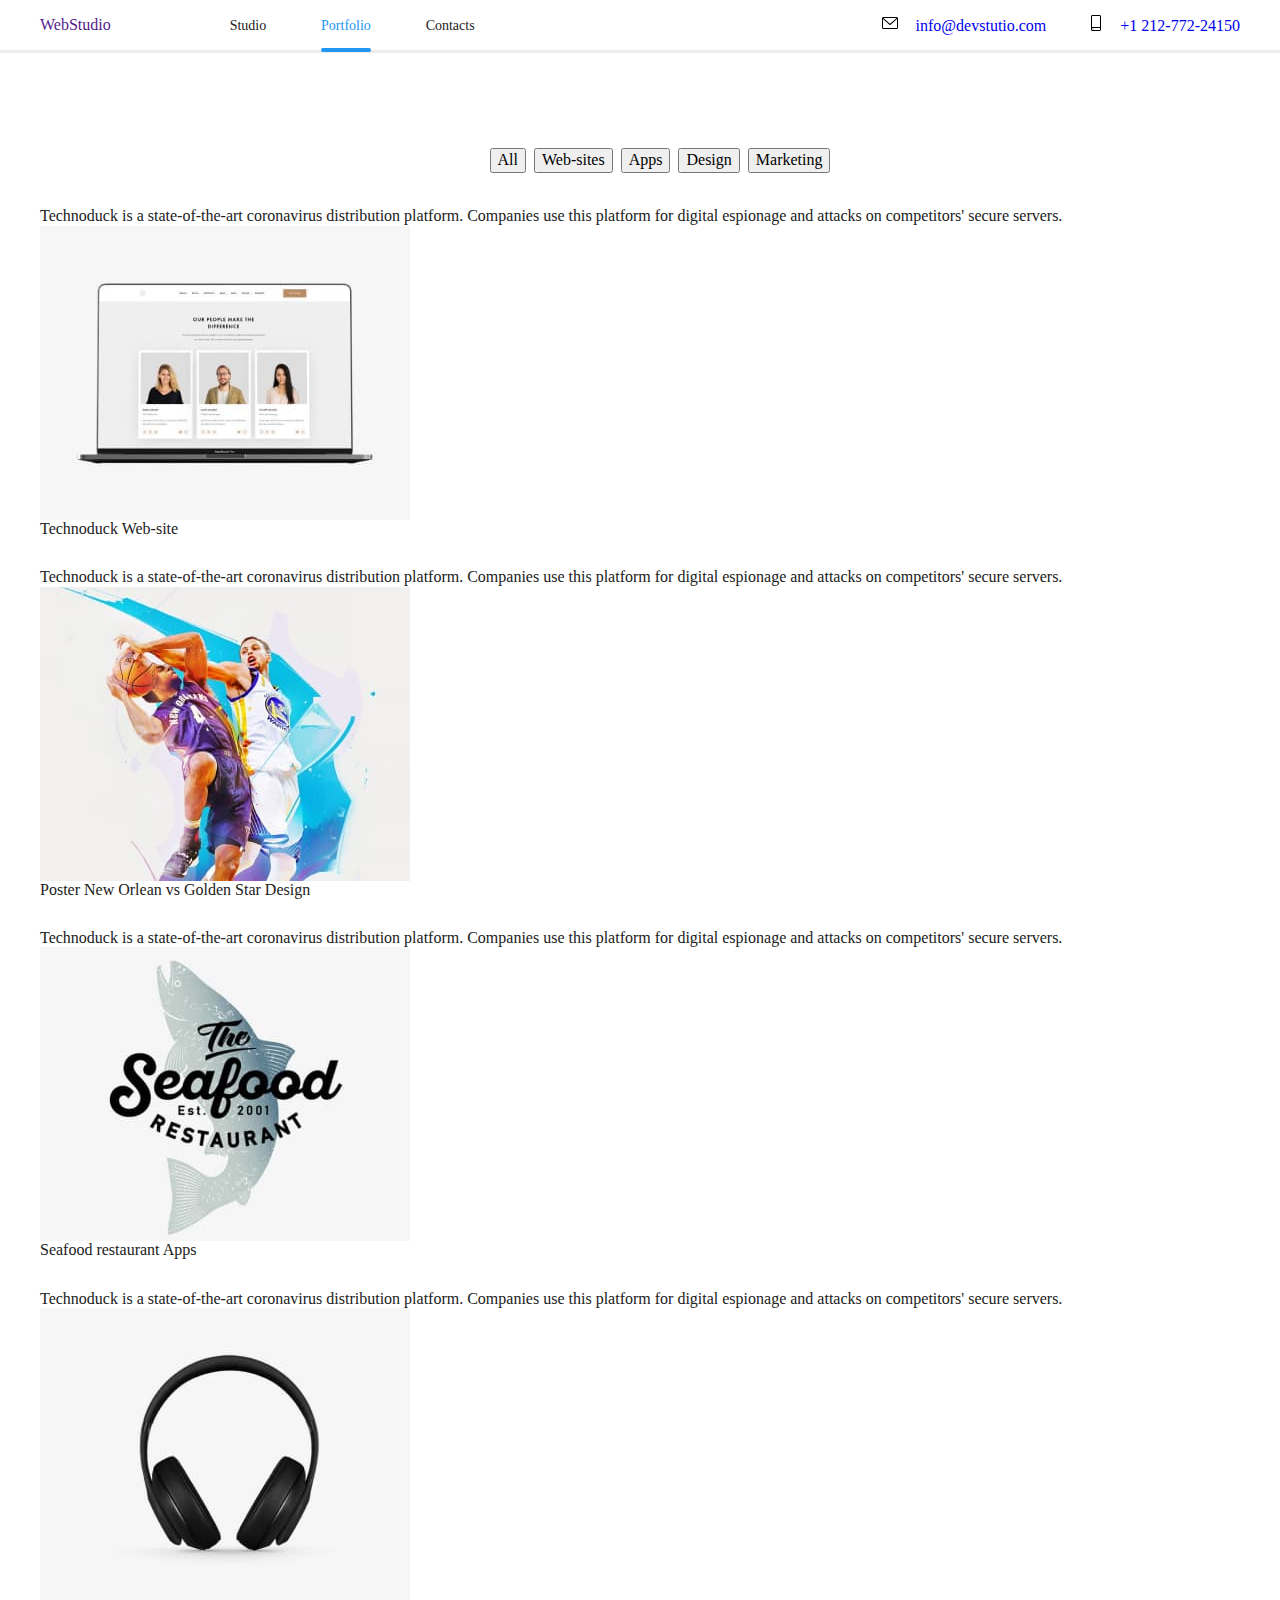
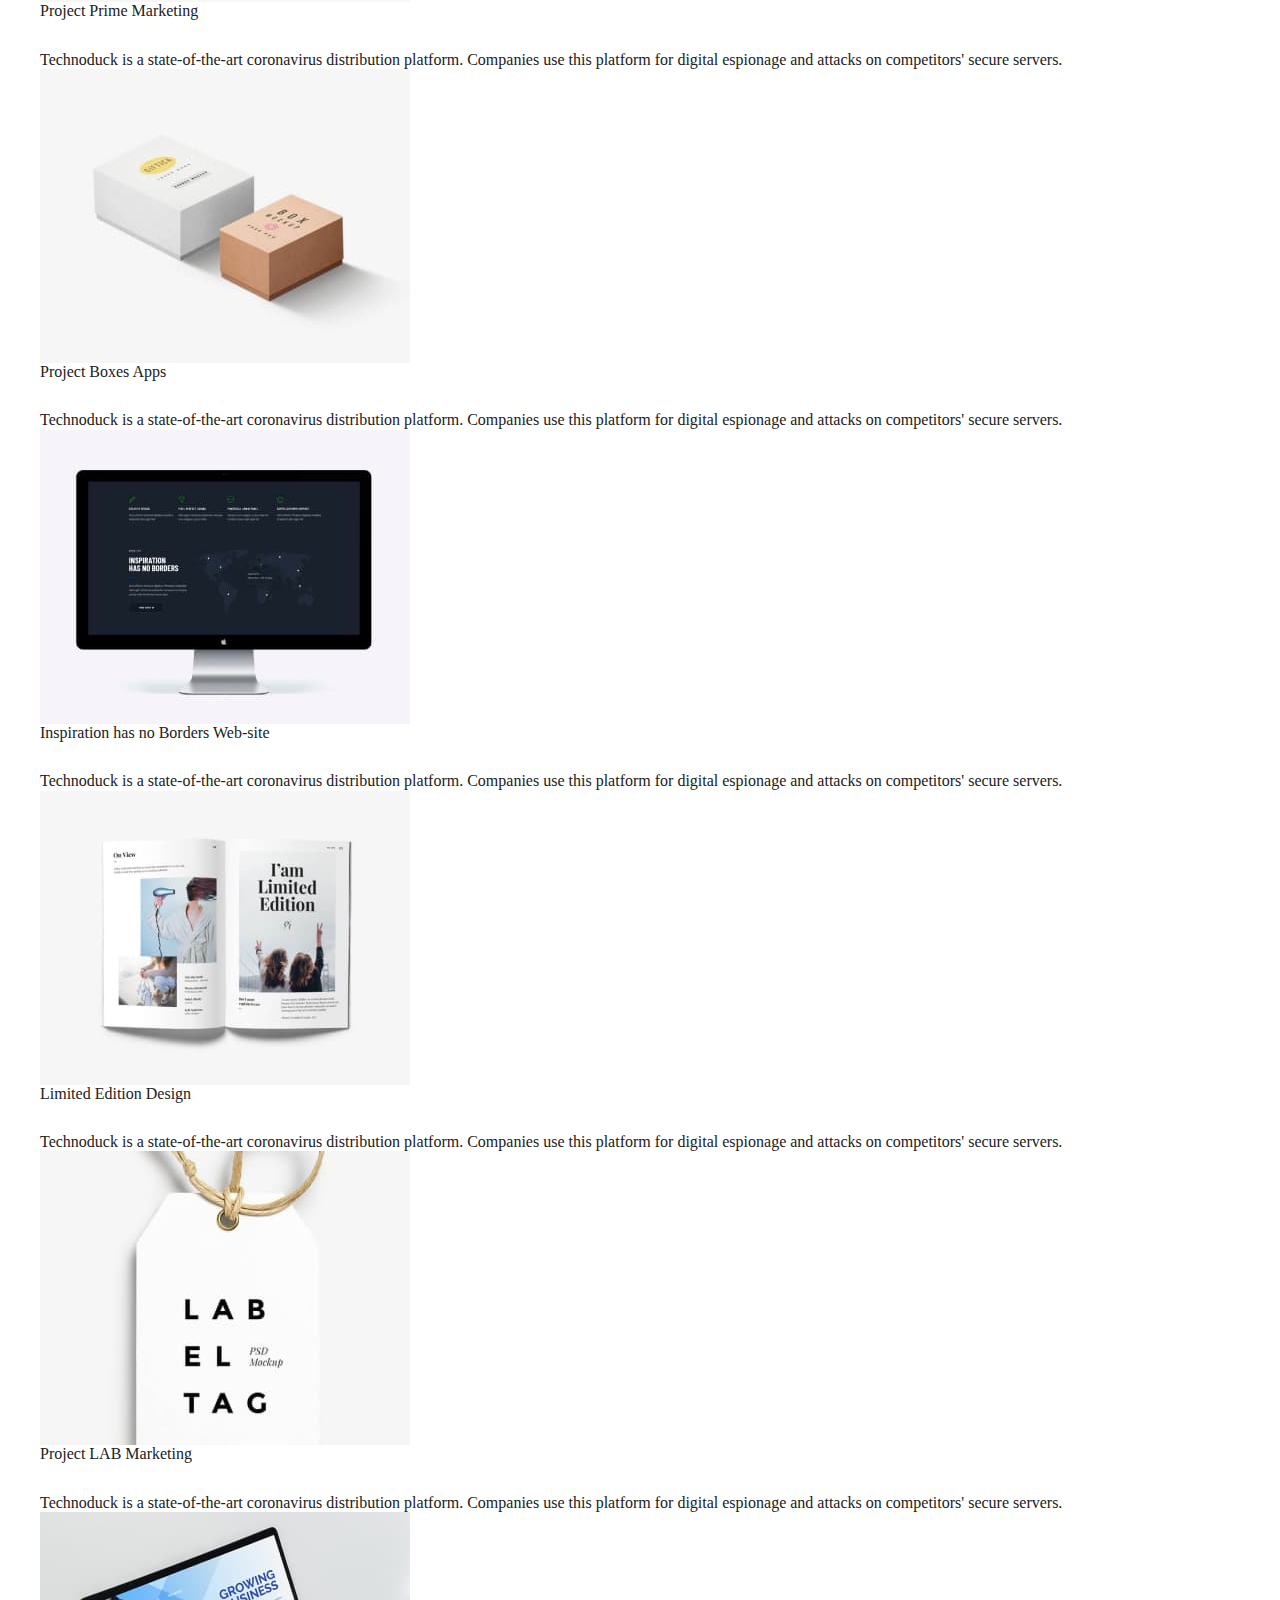
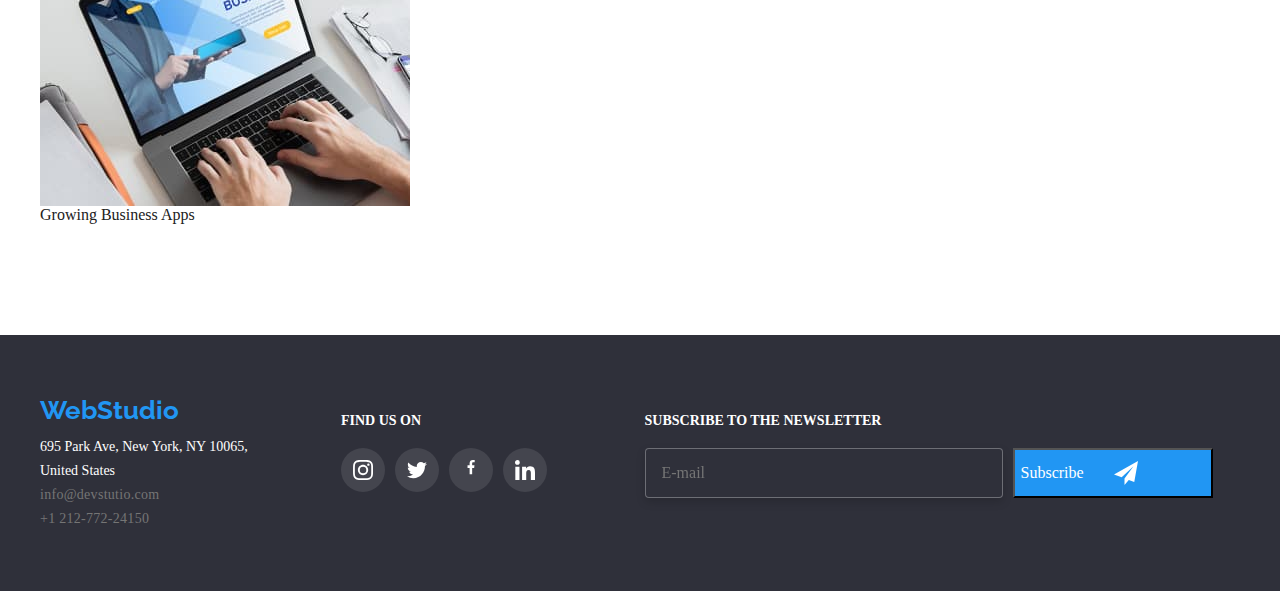
==== commit e4df3177: "1st attempt for scss" ====
--- a/portfolio.html
+++ b/portfolio.html
@@ -1,7 +1,7 @@
 <!DOCTYPE html>
 <html lang="en">
     <head>
-        <link rel="stylesheet" href="./css/styles.css" />
+        <link rel="stylesheet" href="./css/main.min.css" />
         <link rel="stylesheet" href="./css/modern-normalize.min.css" />
         <title>corporate sub-page</title>
         <link rel="preconnect" href="https://fonts.googleapis.com" />
--- a/css/main.min.css
+++ b/css/main.min.css
@@ -0,0 +1 @@
+a{text-decoration:none}a:hover,a:focus{color:#2196f3;-webkit-transition-duration:250ms;transition-duration:250ms;-webkit-transition-timing-function:cubic-bezier(0.39, 1.03, 0.82, 0.08);transition-timing-function:cubic-bezier(0.39, 1.03, 0.82, 0.08)}.section{padding-top:94px;padding-bottom:94px}.container{width:1200px;margin-left:215px;margin-right:215px;-webkit-box-pack:center;-ms-flex-pack:center;justify-content:center;margin-left:auto;margin-right:auto}li{list-style:none}img{width:370px;height:294px;display:block}body{font-family:'"Roboto", sans-serif';color:#212121;background-color:#fff;font-size:16px}.header{border-bottom:solid;border-color:#ececec;margin:0 auto}.header__wrapper{display:-webkit-box;display:-ms-flexbox;display:flex;-ms-flex-wrap:nowrap;flex-wrap:nowrap;-webkit-box-align:center;-ms-flex-align:center;align-items:center;-webkit-box-pack:justify;-ms-flex-pack:justify;justify-content:space-between;color:#fff}.header__menu{display:-webkit-box;display:-ms-flexbox;display:flex;width:285px;-webkit-box-pack:justify;-ms-flex-pack:justify;justify-content:space-between;margin-right:314px}.header__item{color:#212121;font-weight:500;font-size:14px;line-height:1.17}.header__item--active{text-decoration:none;position:relative;color:#2196f3}.header__item--active::after{position:absolute;content:"";height:4px;border-radius:2px;left:0;right:0;top:30px;background:#2196f3}.header__contact-list{display:-webkit-box;display:-ms-flexbox;display:flex;-webkit-box-pack:end;-ms-flex-pack:end;justify-content:flex-end;gap:30px;font-weight:500;text-align:center;line-height:1.17}.header__header__contact{display:-webkit-box;display:-ms-flexbox;display:flex;-webkit-box-pack:baseline;-ms-flex-pack:baseline;justify-content:baseline;-webkit-box-align:center;-ms-flex-align:center;align-items:center;width:161px;color:#757575;font-weight:500;font-size:14px;letter-spacing:.02em;margin:0 auto;line-height:1.17}h1{color:#fff;font-weight:900;font-size:44px;line-height:1.36;margin:0 auto;width:696px;text-align:center;padding-top:200px;padding-bottom:50px;letter-spacing:.06em}h2{font-size:36px;font-weight:700;line-height:1.17;text-align:center;padding-bottom:50px}h3{font-size:14px;font-weight:700}h4{font-size:14px;font-weight:700;color:#fff;text-transform:uppercase}.logo{font-family:"Raleway",sans-serif;text-decoration:none;font-size:26px;font-weight:700;line-height:1.19;color:#2196f3;margin-right:97px}.banner{background-image:url(/goit-markup-hw-04/images/back.jpg);background-image:-webkit-gradient(linear, left top, right top, color-stop(40%, #2f303a));background-image:linear-gradient(to right, #2f303a 40%);background-position:center;background-size:cover;max-width:1600px;height:600px;-webkit-box-pack:center;-ms-flex-pack:center;justify-content:center;margin-left:auto;margin-right:auto}.banner__button{display:-webkit-box;display:-ms-flexbox;display:flex;-webkit-box-align:center;-ms-flex-align:center;align-items:center;text-align:center;color:#fff;background-color:#2196f3;font-weight:700;line-height:1.875;margin:auto;border-radius:4px;border-style:none;width:200px;height:50px;-webkit-box-pack:center;-ms-flex-pack:center;justify-content:center}.banner__button:hover,.banner__button:focus{cursor:pointer}.highlights{display:-webkit-box;display:-ms-flexbox;display:flex;-ms-flex-wrap:nowrap;flex-wrap:nowrap;list-style:none;padding:0;gap:30px}.highlights__item{font-weight:700;font-size:14px;line-height:1.17;-ms-flex-preferred-size:calc((100% - 90px)/4);flex-basis:calc((100% - 90px)/4)}.highlights__icon{background-color:#f5f4fa;border-radius:4px;padding-top:25px}.highlights__desc{color:#757575;font-weight:400;font-size:14px;line-height:1.71;margin:0}.main-images{display:-webkit-box;display:-ms-flexbox;display:flex;-webkit-box-pack:justify;-ms-flex-pack:justify;justify-content:space-between;gap:30px;padding:0}.main-images__image{position:relative}.main-images__back{width:100%;height:70px;background-color:rgba(47,48,58,.8);position:absolute;bottom:0}.main-images__desc{font-size:14px;font-weight:700;color:#fff;line-height:16px;letter-spacing:.03em;display:-webkit-box;display:-ms-flexbox;display:flex;-webkit-box-pack:center;-ms-flex-pack:center;justify-content:center;margin-top:27px}.team-section{background-color:#f5f4fa}.people{display:-webkit-box;display:-ms-flexbox;display:flex;gap:30px;margin:0 auto;padding:0px}.people__person-space{background-color:#fff;width:270px;height:428px;border-bottom-left-radius:4px;border-bottom-right-radius:4px;-webkit-filter:drop-shadow(0px 4px 4px rgba(0, 0, 0, 0.25));filter:drop-shadow(0px 4px 4px rgba(0, 0, 0, 0.25))}.people__person-pic{width:270px;height:260px}.people__name{display:-webkit-box;display:-ms-flexbox;display:flex;-webkit-box-pack:center;-ms-flex-pack:center;justify-content:center;font-weight:500;line-height:1.17;padding-top:30px}.people__function{display:-webkit-box;display:-ms-flexbox;display:flex;-webkit-box-pack:center;-ms-flex-pack:center;justify-content:center;color:#757575;line-height:1.17;padding-top:10px;padding-bottom:16px}.social-icons{fill:#afb1b8;padding-bottom:30px;display:-webkit-box;display:-ms-flexbox;display:flex;width:206px;height:44px;-webkit-box-pack:justify;-ms-flex-pack:justify;justify-content:space-between;margin:0 auto;padding:0}.social-icons__icon{width:44px;height:44px;border-radius:50%;background-color:#fff}.social-icons__icon:hover{fill:#fff;background-color:#2196f3;-webkit-transition-duration:250ms;transition-duration:250ms;-webkit-transition-timing-function:cubic-bezier(0.39, 1.03, 0.82, 0.08);transition-timing-function:cubic-bezier(0.39, 1.03, 0.82, 0.08)}ul.social-icons li{display:-webkit-box;display:-ms-flexbox;display:flex;-webkit-box-align:center;-ms-flex-align:center;align-items:center;-ms-flex-pack:distribute;justify-content:space-around}.social-bottom>.social-icons{fill:#fff}.social-bottom>.social-icons>.social-icons__icon{background-color:rgba(255,255,255,.1)}.social-bottom>.social-icons>.social-icons__icon:hover{background-color:#2196f3;-webkit-transition-duration:250ms;transition-duration:250ms;-webkit-transition-timing-function:cubic-bezier(0.39, 1.03, 0.82, 0.08);transition-timing-function:cubic-bezier(0.39, 1.03, 0.82, 0.08)}.customers{display:-webkit-box;display:-ms-flexbox;display:flex;-ms-flex-wrap:nowrap;flex-wrap:nowrap;gap:30px;padding:0;margin:0 auto}.customers__icon{fill:#afb1b8;width:169px;height:92px;border:1px solid #afb1b8;border-radius:4px}.customers__icon:hover,.customers__icon:focus{fill:#2196f3;border-color:#2196f3;-webkit-transition-duration:cubic-bezier(0.39, 1.03, 0.82, 0.08);transition-duration:cubic-bezier(0.39, 1.03, 0.82, 0.08);-webkit-transition-timing-function:250ms;transition-timing-function:250ms}footer{background-color:#2f303a;padding-top:60px;padding-bottom:60px}.footer-container{display:-webkit-box;display:-ms-flexbox;display:flex;gap:70px}.footer-container__address-bottom{max-width:231px;line-height:24px}.footer-container__address{padding-top:9px;font-style:normal;color:#fff;font-size:14px}.footer-container__contact{display:-webkit-box;display:-ms-flexbox;display:flex;color:#757575;font-weight:500;font-size:14px;letter-spacing:.02em;line-height:24px}ul li .find-us{fill:#fff}.newsletter{max-width:570px;padding-right:0;margin:0 auto}.newsletter__subscription{display:-webkit-box;display:-ms-flexbox;display:flex;-webkit-box-pack:start;-ms-flex-pack:start;justify-content:flex-start;gap:10px;margin:0 auto;padding:0}.newsletter__mail-box{height:50px;border-radius:4px;border:1px solid rgba(255,255,255,.3);-webkit-filter:drop-shadow(0px 4px 4px rgba(0, 0, 0, 0.15));filter:drop-shadow(0px 4px 4px rgba(0, 0, 0, 0.15));background-color:#2f303a;padding-left:16px;color:rgba(255,255,255,.6)}.newsletter__button-send{display:-webkit-box;display:-ms-flexbox;display:flex;-webkit-box-align:center;-ms-flex-align:center;align-items:center;gap:30px;background-color:#2196f3;color:#fff;width:200px;height:50px}.newsletter__mail-send-svg{fill:#fff}.email{color:#fff}.backdrop{display:-webkit-box;display:-ms-flexbox;display:flex;background-color:rgba(0,0,0,.2);position:fixed;left:0;right:0;top:0;bottom:0;z-index:1;cursor:not-allowed;visibility:visible;opacity:1;-webkit-transform:scale(1);transform:scale(1);-webkit-transition-duration:250ms;transition-duration:250ms;-webkit-transition-timing-function:cubic-bezier(0.39, 1.03, 0.82, 0.08);transition-timing-function:cubic-bezier(0.39, 1.03, 0.82, 0.08)}.is-hidden{pointer-events:none;visibility:hidden;opacity:0;-webkit-transform:scale(0);transform:scale(0)}.modal{position:relative;margin:auto;background:#fff;-webkit-box-shadow:0px 1px 3px rgba(0,0,0,.12),0px 1px 1px rgba(0,0,0,.14),0px 2px 1px rgba(0,0,0,.2);box-shadow:0px 1px 3px rgba(0,0,0,.12),0px 1px 1px rgba(0,0,0,.14),0px 2px 1px rgba(0,0,0,.2);width:528px;height:581px;cursor:auto;border-radius:4px}.modal__modal-close{width:30px;height:30px;border-radius:50%;font-size:11px;padding-top:8px;padding-left:8px;padding-right:8px;background-color:#fff;position:relative;top:8px;left:93%;border:1px solid rgba(0,0,0,.1);cursor:pointer}.modal__modal-close:hover,.modal__modal-close:focus{background-color:#fff;border:1px solid rgba(0,0,0,.1);border-radius:50%;-webkit-transition-duration:none;transition-duration:none;-webkit-transition:none;transition:none}.modal_formula{padding-top:75px}.modal__form-style{display:-webkit-box;display:-ms-flexbox;display:flex;-webkit-box-orient:vertical;-webkit-box-direction:normal;-ms-flex-direction:column;flex-direction:column;font-size:12px;color:#757575;padding-left:40px;padding-right:40px}.modal__form-svg{position:absolute;top:11px;left:12px;fill:#000}.modal__form-box{display:-webkit-box;display:-ms-flexbox;display:flex;position:relative;width:448px;height:40px;border:1px #212121 solid;border-radius:4px;-webkit-box-align:center;-ms-flex-align:center;align-items:center;padding-left:12px;margin-top:5px;margin-bottom:10px}.modal__form-box:hover,.modal__form-box:focus{cursor:pointer;border:1px solid #2196f3;-webkit-transition-property:outline;transition-property:outline;-webkit-transition-duration:250ms;transition-duration:250ms;-webkit-transition-timing-function:cubic-bezier(0.39, 1.03, 0.82, 0.08);transition-timing-function:cubic-bezier(0.39, 1.03, 0.82, 0.08);fill:#2196f3}.modal__text-field{width:415px;padding-left:20px;height:38px;border:#fff;outline:none}.modal__text-field:hover+svg,.modal__text-field:focus+svg{cursor:pointer;fill:#2196f3;-webkit-transition-property:outline;transition-property:outline;-webkit-transition-duration:250ms;transition-duration:250ms;-webkit-transition-timing-function:cubic-bezier(0.39, 1.03, 0.82, 0.08);transition-timing-function:cubic-bezier(0.39, 1.03, 0.82, 0.08)}.modal__form-box-comment{display:-webkit-box;display:-ms-flexbox;display:flex;position:relative;width:448px;height:120px;border:1px #212121 solid;border-radius:4px;-webkit-box-align:center;-ms-flex-align:center;align-items:center;padding-left:12px}.modal__form-box-comment:hover,.modal__form-box-comment:focus{cursor:pointer;border:1px solid #2196f3;-webkit-transition-property:outline;transition-property:outline;-webkit-transition-duration:250ms;transition-duration:250ms;-webkit-transition-timing-function:cubic-bezier(0.39, 1.03, 0.82, 0.08);transition-timing-function:cubic-bezier(0.39, 1.03, 0.82, 0.08);fill:#2196f3}.modal__text-window{padding-top:10px;width:448px;padding-right:0;height:116px;border:#fff;outline:none}.modal__acceptance-label{font-size:14px;line-height:24px;letter-spacing:.03em;color:#757575;margin-top:20px;margin-left:15px;margin-right:15px;display:-webkit-box;display:-ms-flexbox;display:flex;padding-top:0;-webkit-box-pack:center;-ms-flex-pack:center;justify-content:center;-webkit-box-align:baseline;-ms-flex-align:baseline;align-items:baseline}.modal__acceptance-label a{color:#757575}.modal__acceptance-checked{width:16px;height:15px;border:2.5px solid #212121;margin-right:8px;border-radius:4px;-webkit-transition:border 250ms cubic-bezier(0.4, 0, 0.2, 1);transition:border 250ms cubic-bezier(0.4, 0, 0.2, 1)}.modal__acceptance-checked:hover,.modal__acceptance-checked:focus{border:4px solid #212121}.modal__acceptance-input:checked~.modal__acceptance-checked{border:0 solid #212121;background-color:#2196f3;fill:#fff}.modal__checked-background{display:block;visibility:hidden;-webkit-transition:visibility 250ms cubic-bezier(0.4, 0, 0.2, 1);transition:visibility 250ms cubic-bezier(0.4, 0, 0.2, 1)}.modal__acceptance-input:checked~.modal__acceptance-checked .modal__checked-background{display:block;visibility:visible}.modal__checkbox-hidden{-moz-appearance:none;-webkit-appearance:none;appearance:none}.modal__order{display:block;-webkit-box-align:center;-ms-flex-align:center;align-items:center;margin:0 auto;font-weight:700;font-size:16px;line-height:1.9;letter-spacing:.06em;color:#fff;background-color:#2196f3;cursor:pointer;border:none;-webkit-box-shadow:0px 4px 4px rgba(0,0,0,.15);box-shadow:0px 4px 4px rgba(0,0,0,.15);border-radius:4px;width:200px;height:50px;text-align:center;-webkit-transition:background-color 250ms cubic-bezier(0.4, 0, 0.2, 1),color 250ms cubic-bezier(0.4, 0, 0.2, 1);transition:background-color 250ms cubic-bezier(0.4, 0, 0.2, 1),color 250ms cubic-bezier(0.4, 0, 0.2, 1)}.modal__order:hover,.modal__order:focus{background-color:#f5f4fa;color:#212121}.filter{line-height:1.63;display:-webkit-box;display:-ms-flexbox;display:flex;-webkit-box-pack:center;-ms-flex-pack:center;justify-content:center;margin:0 auto;width:611px;gap:8px;margin-bottom:34px}.filter__menu:hover,.filter__menu:focus{-webkit-box-shadow:0px 4px 4px rgba(0,0,0,.25);box-shadow:0px 4px 4px rgba(0,0,0,.25);-webkit-transition-duration:250ms;transition-duration:250ms;-webkit-transition-timing-function:cubic-bezier(0.39, 1.03, 0.82, 0.08);transition-timing-function:cubic-bezier(0.39, 1.03, 0.82, 0.08)}.offers{display:-webkit-box;display:-ms-flexbox;display:flex;-ms-flex-wrap:wrap;flex-wrap:wrap;gap:30px;padding:0}.offers:hover,.offers:focus{-webkit-box-shadow:0px 4px 4px rgba(0,0,0,.25);box-shadow:0px 4px 4px rgba(0,0,0,.25);-webkit-transition-duration:250ms;transition-duration:250ms;-webkit-transition-timing-function:cubic-bezier(0.39, 1.03, 0.82, 0.08);transition-timing-function:cubic-bezier(0.39, 1.03, 0.82, 0.08)}/*# sourceMappingURL=main.min.css.map */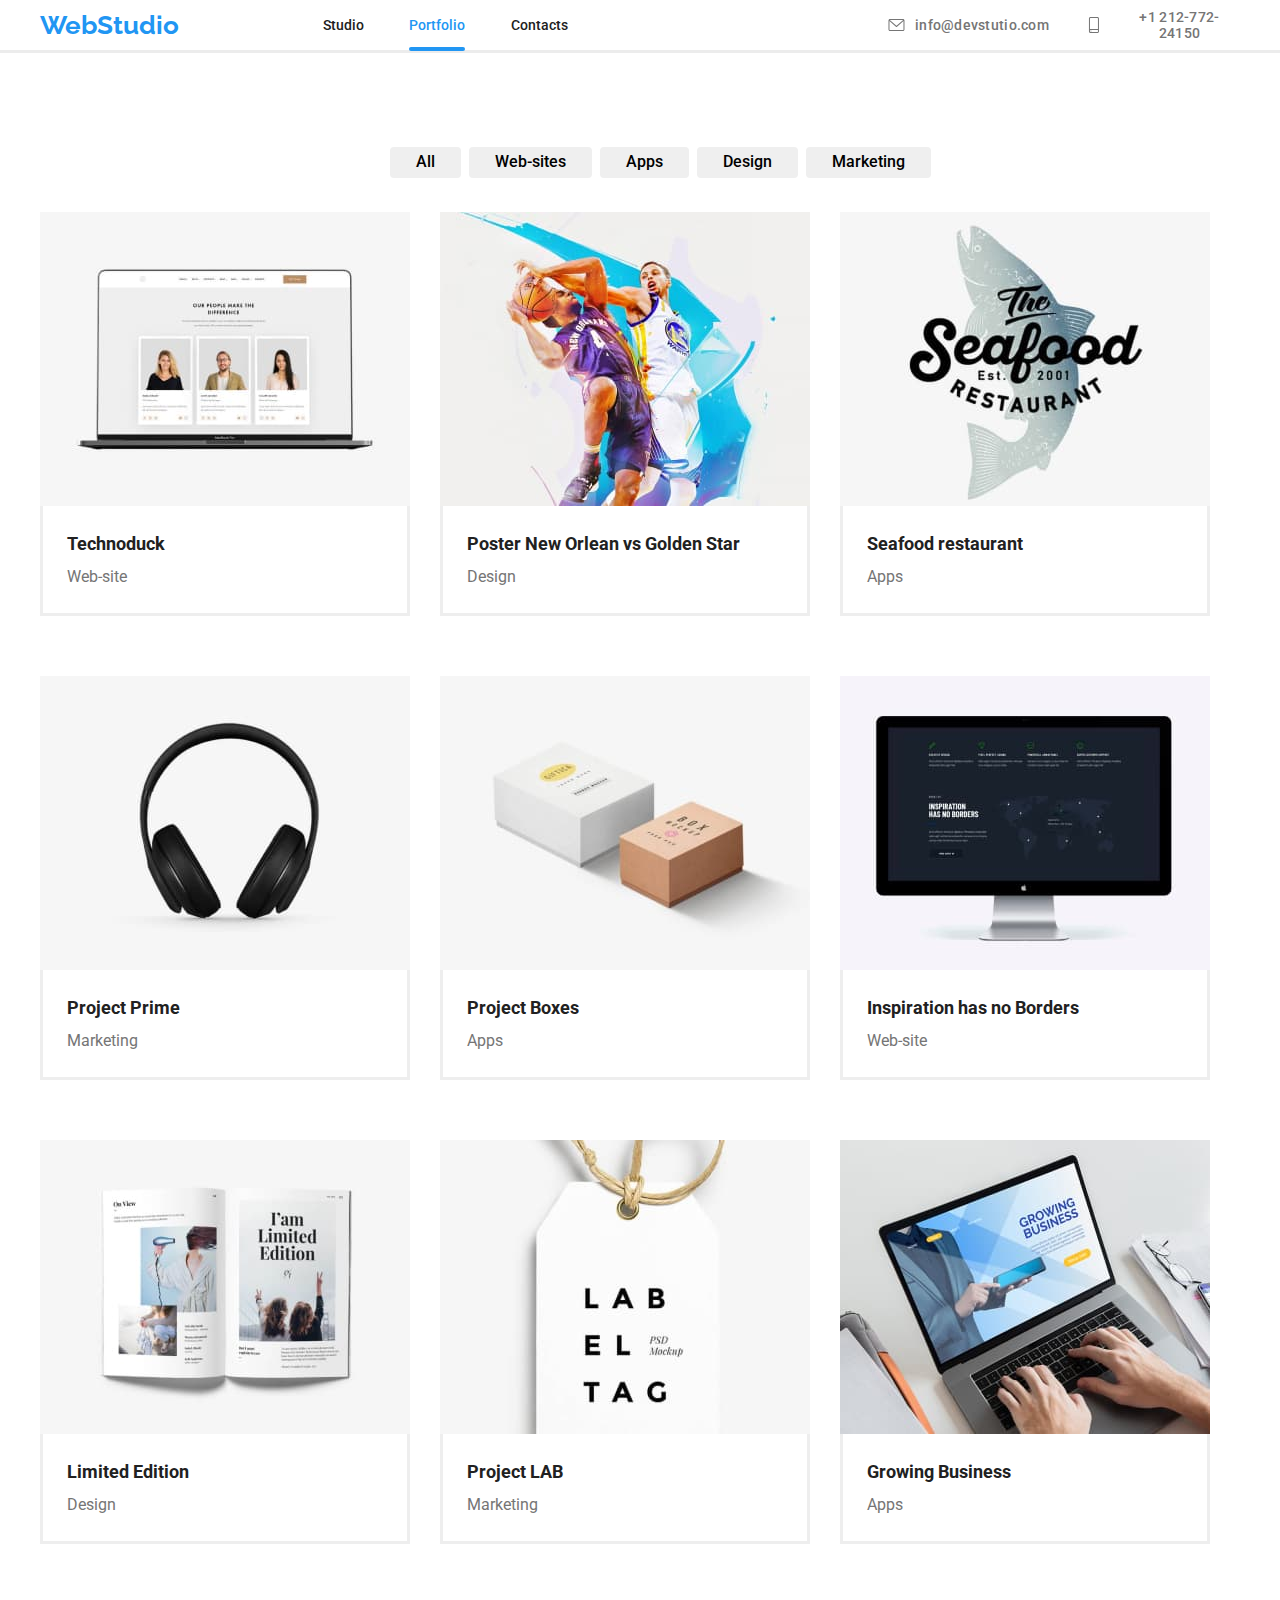
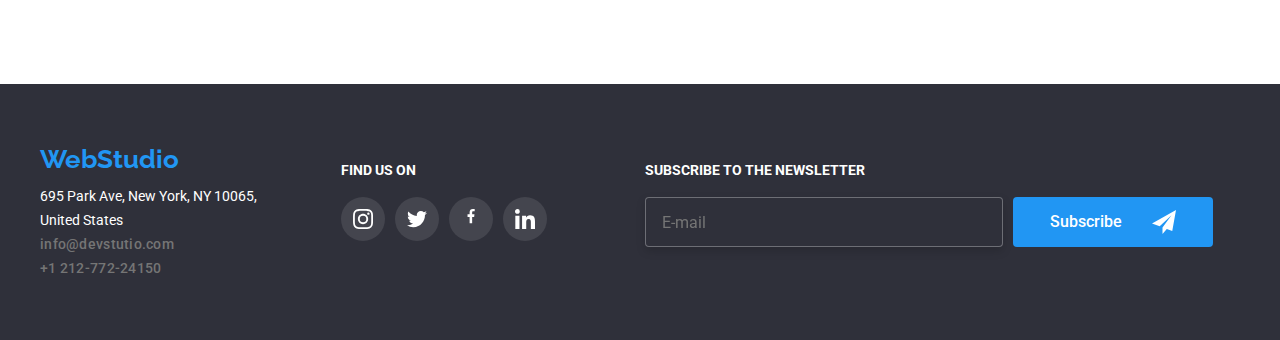
==== commit 54ceb9a3: "portfolio changes" ====
--- a/portfolio.html
+++ b/portfolio.html
@@ -15,7 +15,7 @@
         <header class="header">
             <div class="container">
                 <div class="header__wrapper">
-                    <a class="header__logo" href="">WebStudio</a>
+                    <a class="logo" href="">WebStudio</a>
                     <nav>
                         <ul class="header__menu">
                             <li>
--- a/css/main.min.css
+++ b/css/main.min.css
@@ -1 +1 @@
-a{text-decoration:none}a:hover,a:focus{color:#2196f3;-webkit-transition-duration:250ms;transition-duration:250ms;-webkit-transition-timing-function:cubic-bezier(0.39, 1.03, 0.82, 0.08);transition-timing-function:cubic-bezier(0.39, 1.03, 0.82, 0.08)}.section{padding-top:94px;padding-bottom:94px}.container{width:1200px;margin-left:215px;margin-right:215px;-webkit-box-pack:center;-ms-flex-pack:center;justify-content:center;margin-left:auto;margin-right:auto}li{list-style:none}img{width:370px;height:294px;display:block}body{font-family:'"Roboto", sans-serif';color:#212121;background-color:#fff;font-size:16px}.header{border-bottom:solid;border-color:#ececec;margin:0 auto}.header__wrapper{display:-webkit-box;display:-ms-flexbox;display:flex;-ms-flex-wrap:nowrap;flex-wrap:nowrap;-webkit-box-align:center;-ms-flex-align:center;align-items:center;-webkit-box-pack:justify;-ms-flex-pack:justify;justify-content:space-between;color:#fff}.header__menu{display:-webkit-box;display:-ms-flexbox;display:flex;width:285px;-webkit-box-pack:justify;-ms-flex-pack:justify;justify-content:space-between;margin-right:314px}.header__item{color:#212121;font-weight:500;font-size:14px;line-height:1.17}.header__item--active{text-decoration:none;position:relative;color:#2196f3}.header__item--active::after{position:absolute;content:"";height:4px;border-radius:2px;left:0;right:0;top:30px;background:#2196f3}.header__contact-list{display:-webkit-box;display:-ms-flexbox;display:flex;-webkit-box-pack:end;-ms-flex-pack:end;justify-content:flex-end;gap:30px;font-weight:500;text-align:center;line-height:1.17}.header__header__contact{display:-webkit-box;display:-ms-flexbox;display:flex;-webkit-box-pack:baseline;-ms-flex-pack:baseline;justify-content:baseline;-webkit-box-align:center;-ms-flex-align:center;align-items:center;width:161px;color:#757575;font-weight:500;font-size:14px;letter-spacing:.02em;margin:0 auto;line-height:1.17}h1{color:#fff;font-weight:900;font-size:44px;line-height:1.36;margin:0 auto;width:696px;text-align:center;padding-top:200px;padding-bottom:50px;letter-spacing:.06em}h2{font-size:36px;font-weight:700;line-height:1.17;text-align:center;padding-bottom:50px}h3{font-size:14px;font-weight:700}h4{font-size:14px;font-weight:700;color:#fff;text-transform:uppercase}.logo{font-family:"Raleway",sans-serif;text-decoration:none;font-size:26px;font-weight:700;line-height:1.19;color:#2196f3;margin-right:97px}.banner{background-image:url(/goit-markup-hw-04/images/back.jpg);background-image:-webkit-gradient(linear, left top, right top, color-stop(40%, #2f303a));background-image:linear-gradient(to right, #2f303a 40%);background-position:center;background-size:cover;max-width:1600px;height:600px;-webkit-box-pack:center;-ms-flex-pack:center;justify-content:center;margin-left:auto;margin-right:auto}.banner__button{display:-webkit-box;display:-ms-flexbox;display:flex;-webkit-box-align:center;-ms-flex-align:center;align-items:center;text-align:center;color:#fff;background-color:#2196f3;font-weight:700;line-height:1.875;margin:auto;border-radius:4px;border-style:none;width:200px;height:50px;-webkit-box-pack:center;-ms-flex-pack:center;justify-content:center}.banner__button:hover,.banner__button:focus{cursor:pointer}.highlights{display:-webkit-box;display:-ms-flexbox;display:flex;-ms-flex-wrap:nowrap;flex-wrap:nowrap;list-style:none;padding:0;gap:30px}.highlights__item{font-weight:700;font-size:14px;line-height:1.17;-ms-flex-preferred-size:calc((100% - 90px)/4);flex-basis:calc((100% - 90px)/4)}.highlights__icon{background-color:#f5f4fa;border-radius:4px;padding-top:25px}.highlights__desc{color:#757575;font-weight:400;font-size:14px;line-height:1.71;margin:0}.main-images{display:-webkit-box;display:-ms-flexbox;display:flex;-webkit-box-pack:justify;-ms-flex-pack:justify;justify-content:space-between;gap:30px;padding:0}.main-images__image{position:relative}.main-images__back{width:100%;height:70px;background-color:rgba(47,48,58,.8);position:absolute;bottom:0}.main-images__desc{font-size:14px;font-weight:700;color:#fff;line-height:16px;letter-spacing:.03em;display:-webkit-box;display:-ms-flexbox;display:flex;-webkit-box-pack:center;-ms-flex-pack:center;justify-content:center;margin-top:27px}.team-section{background-color:#f5f4fa}.people{display:-webkit-box;display:-ms-flexbox;display:flex;gap:30px;margin:0 auto;padding:0px}.people__person-space{background-color:#fff;width:270px;height:428px;border-bottom-left-radius:4px;border-bottom-right-radius:4px;-webkit-filter:drop-shadow(0px 4px 4px rgba(0, 0, 0, 0.25));filter:drop-shadow(0px 4px 4px rgba(0, 0, 0, 0.25))}.people__person-pic{width:270px;height:260px}.people__name{display:-webkit-box;display:-ms-flexbox;display:flex;-webkit-box-pack:center;-ms-flex-pack:center;justify-content:center;font-weight:500;line-height:1.17;padding-top:30px}.people__function{display:-webkit-box;display:-ms-flexbox;display:flex;-webkit-box-pack:center;-ms-flex-pack:center;justify-content:center;color:#757575;line-height:1.17;padding-top:10px;padding-bottom:16px}.social-icons{fill:#afb1b8;padding-bottom:30px;display:-webkit-box;display:-ms-flexbox;display:flex;width:206px;height:44px;-webkit-box-pack:justify;-ms-flex-pack:justify;justify-content:space-between;margin:0 auto;padding:0}.social-icons__icon{width:44px;height:44px;border-radius:50%;background-color:#fff}.social-icons__icon:hover{fill:#fff;background-color:#2196f3;-webkit-transition-duration:250ms;transition-duration:250ms;-webkit-transition-timing-function:cubic-bezier(0.39, 1.03, 0.82, 0.08);transition-timing-function:cubic-bezier(0.39, 1.03, 0.82, 0.08)}ul.social-icons li{display:-webkit-box;display:-ms-flexbox;display:flex;-webkit-box-align:center;-ms-flex-align:center;align-items:center;-ms-flex-pack:distribute;justify-content:space-around}.social-bottom>.social-icons{fill:#fff}.social-bottom>.social-icons>.social-icons__icon{background-color:rgba(255,255,255,.1)}.social-bottom>.social-icons>.social-icons__icon:hover{background-color:#2196f3;-webkit-transition-duration:250ms;transition-duration:250ms;-webkit-transition-timing-function:cubic-bezier(0.39, 1.03, 0.82, 0.08);transition-timing-function:cubic-bezier(0.39, 1.03, 0.82, 0.08)}.customers{display:-webkit-box;display:-ms-flexbox;display:flex;-ms-flex-wrap:nowrap;flex-wrap:nowrap;gap:30px;padding:0;margin:0 auto}.customers__icon{fill:#afb1b8;width:169px;height:92px;border:1px solid #afb1b8;border-radius:4px}.customers__icon:hover,.customers__icon:focus{fill:#2196f3;border-color:#2196f3;-webkit-transition-duration:cubic-bezier(0.39, 1.03, 0.82, 0.08);transition-duration:cubic-bezier(0.39, 1.03, 0.82, 0.08);-webkit-transition-timing-function:250ms;transition-timing-function:250ms}footer{background-color:#2f303a;padding-top:60px;padding-bottom:60px}.footer-container{display:-webkit-box;display:-ms-flexbox;display:flex;gap:70px}.footer-container__address-bottom{max-width:231px;line-height:24px}.footer-container__address{padding-top:9px;font-style:normal;color:#fff;font-size:14px}.footer-container__contact{display:-webkit-box;display:-ms-flexbox;display:flex;color:#757575;font-weight:500;font-size:14px;letter-spacing:.02em;line-height:24px}ul li .find-us{fill:#fff}.newsletter{max-width:570px;padding-right:0;margin:0 auto}.newsletter__subscription{display:-webkit-box;display:-ms-flexbox;display:flex;-webkit-box-pack:start;-ms-flex-pack:start;justify-content:flex-start;gap:10px;margin:0 auto;padding:0}.newsletter__mail-box{height:50px;border-radius:4px;border:1px solid rgba(255,255,255,.3);-webkit-filter:drop-shadow(0px 4px 4px rgba(0, 0, 0, 0.15));filter:drop-shadow(0px 4px 4px rgba(0, 0, 0, 0.15));background-color:#2f303a;padding-left:16px;color:rgba(255,255,255,.6)}.newsletter__button-send{display:-webkit-box;display:-ms-flexbox;display:flex;-webkit-box-align:center;-ms-flex-align:center;align-items:center;gap:30px;background-color:#2196f3;color:#fff;width:200px;height:50px}.newsletter__mail-send-svg{fill:#fff}.email{color:#fff}.backdrop{display:-webkit-box;display:-ms-flexbox;display:flex;background-color:rgba(0,0,0,.2);position:fixed;left:0;right:0;top:0;bottom:0;z-index:1;cursor:not-allowed;visibility:visible;opacity:1;-webkit-transform:scale(1);transform:scale(1);-webkit-transition-duration:250ms;transition-duration:250ms;-webkit-transition-timing-function:cubic-bezier(0.39, 1.03, 0.82, 0.08);transition-timing-function:cubic-bezier(0.39, 1.03, 0.82, 0.08)}.is-hidden{pointer-events:none;visibility:hidden;opacity:0;-webkit-transform:scale(0);transform:scale(0)}.modal{position:relative;margin:auto;background:#fff;-webkit-box-shadow:0px 1px 3px rgba(0,0,0,.12),0px 1px 1px rgba(0,0,0,.14),0px 2px 1px rgba(0,0,0,.2);box-shadow:0px 1px 3px rgba(0,0,0,.12),0px 1px 1px rgba(0,0,0,.14),0px 2px 1px rgba(0,0,0,.2);width:528px;height:581px;cursor:auto;border-radius:4px}.modal__modal-close{width:30px;height:30px;border-radius:50%;font-size:11px;padding-top:8px;padding-left:8px;padding-right:8px;background-color:#fff;position:relative;top:8px;left:93%;border:1px solid rgba(0,0,0,.1);cursor:pointer}.modal__modal-close:hover,.modal__modal-close:focus{background-color:#fff;border:1px solid rgba(0,0,0,.1);border-radius:50%;-webkit-transition-duration:none;transition-duration:none;-webkit-transition:none;transition:none}.modal_formula{padding-top:75px}.modal__form-style{display:-webkit-box;display:-ms-flexbox;display:flex;-webkit-box-orient:vertical;-webkit-box-direction:normal;-ms-flex-direction:column;flex-direction:column;font-size:12px;color:#757575;padding-left:40px;padding-right:40px}.modal__form-svg{position:absolute;top:11px;left:12px;fill:#000}.modal__form-box{display:-webkit-box;display:-ms-flexbox;display:flex;position:relative;width:448px;height:40px;border:1px #212121 solid;border-radius:4px;-webkit-box-align:center;-ms-flex-align:center;align-items:center;padding-left:12px;margin-top:5px;margin-bottom:10px}.modal__form-box:hover,.modal__form-box:focus{cursor:pointer;border:1px solid #2196f3;-webkit-transition-property:outline;transition-property:outline;-webkit-transition-duration:250ms;transition-duration:250ms;-webkit-transition-timing-function:cubic-bezier(0.39, 1.03, 0.82, 0.08);transition-timing-function:cubic-bezier(0.39, 1.03, 0.82, 0.08);fill:#2196f3}.modal__text-field{width:415px;padding-left:20px;height:38px;border:#fff;outline:none}.modal__text-field:hover+svg,.modal__text-field:focus+svg{cursor:pointer;fill:#2196f3;-webkit-transition-property:outline;transition-property:outline;-webkit-transition-duration:250ms;transition-duration:250ms;-webkit-transition-timing-function:cubic-bezier(0.39, 1.03, 0.82, 0.08);transition-timing-function:cubic-bezier(0.39, 1.03, 0.82, 0.08)}.modal__form-box-comment{display:-webkit-box;display:-ms-flexbox;display:flex;position:relative;width:448px;height:120px;border:1px #212121 solid;border-radius:4px;-webkit-box-align:center;-ms-flex-align:center;align-items:center;padding-left:12px}.modal__form-box-comment:hover,.modal__form-box-comment:focus{cursor:pointer;border:1px solid #2196f3;-webkit-transition-property:outline;transition-property:outline;-webkit-transition-duration:250ms;transition-duration:250ms;-webkit-transition-timing-function:cubic-bezier(0.39, 1.03, 0.82, 0.08);transition-timing-function:cubic-bezier(0.39, 1.03, 0.82, 0.08);fill:#2196f3}.modal__text-window{padding-top:10px;width:448px;padding-right:0;height:116px;border:#fff;outline:none}.modal__acceptance-label{font-size:14px;line-height:24px;letter-spacing:.03em;color:#757575;margin-top:20px;margin-left:15px;margin-right:15px;display:-webkit-box;display:-ms-flexbox;display:flex;padding-top:0;-webkit-box-pack:center;-ms-flex-pack:center;justify-content:center;-webkit-box-align:baseline;-ms-flex-align:baseline;align-items:baseline}.modal__acceptance-label a{color:#757575}.modal__acceptance-checked{width:16px;height:15px;border:2.5px solid #212121;margin-right:8px;border-radius:4px;-webkit-transition:border 250ms cubic-bezier(0.4, 0, 0.2, 1);transition:border 250ms cubic-bezier(0.4, 0, 0.2, 1)}.modal__acceptance-checked:hover,.modal__acceptance-checked:focus{border:4px solid #212121}.modal__acceptance-input:checked~.modal__acceptance-checked{border:0 solid #212121;background-color:#2196f3;fill:#fff}.modal__checked-background{display:block;visibility:hidden;-webkit-transition:visibility 250ms cubic-bezier(0.4, 0, 0.2, 1);transition:visibility 250ms cubic-bezier(0.4, 0, 0.2, 1)}.modal__acceptance-input:checked~.modal__acceptance-checked .modal__checked-background{display:block;visibility:visible}.modal__checkbox-hidden{-moz-appearance:none;-webkit-appearance:none;appearance:none}.modal__order{display:block;-webkit-box-align:center;-ms-flex-align:center;align-items:center;margin:0 auto;font-weight:700;font-size:16px;line-height:1.9;letter-spacing:.06em;color:#fff;background-color:#2196f3;cursor:pointer;border:none;-webkit-box-shadow:0px 4px 4px rgba(0,0,0,.15);box-shadow:0px 4px 4px rgba(0,0,0,.15);border-radius:4px;width:200px;height:50px;text-align:center;-webkit-transition:background-color 250ms cubic-bezier(0.4, 0, 0.2, 1),color 250ms cubic-bezier(0.4, 0, 0.2, 1);transition:background-color 250ms cubic-bezier(0.4, 0, 0.2, 1),color 250ms cubic-bezier(0.4, 0, 0.2, 1)}.modal__order:hover,.modal__order:focus{background-color:#f5f4fa;color:#212121}.filter{line-height:1.63;display:-webkit-box;display:-ms-flexbox;display:flex;-webkit-box-pack:center;-ms-flex-pack:center;justify-content:center;margin:0 auto;width:611px;gap:8px;margin-bottom:34px}.filter__menu:hover,.filter__menu:focus{-webkit-box-shadow:0px 4px 4px rgba(0,0,0,.25);box-shadow:0px 4px 4px rgba(0,0,0,.25);-webkit-transition-duration:250ms;transition-duration:250ms;-webkit-transition-timing-function:cubic-bezier(0.39, 1.03, 0.82, 0.08);transition-timing-function:cubic-bezier(0.39, 1.03, 0.82, 0.08)}.offers{display:-webkit-box;display:-ms-flexbox;display:flex;-ms-flex-wrap:wrap;flex-wrap:wrap;gap:30px;padding:0}.offers:hover,.offers:focus{-webkit-box-shadow:0px 4px 4px rgba(0,0,0,.25);box-shadow:0px 4px 4px rgba(0,0,0,.25);-webkit-transition-duration:250ms;transition-duration:250ms;-webkit-transition-timing-function:cubic-bezier(0.39, 1.03, 0.82, 0.08);transition-timing-function:cubic-bezier(0.39, 1.03, 0.82, 0.08)}/*# sourceMappingURL=main.min.css.map */+.section{padding-top:94px;padding-bottom:94px}.container{width:1200px;margin-left:215px;margin-right:215px;-webkit-box-pack:center;-ms-flex-pack:center;justify-content:center;margin-left:auto;margin-right:auto}a{text-decoration:none}a:hover,a:focus{color:#2196f3;-webkit-transition-duration:250ms;transition-duration:250ms;-webkit-transition-timing-function:cubic-bezier(0.39, 1.03, 0.82, 0.08);transition-timing-function:cubic-bezier(0.39, 1.03, 0.82, 0.08)}li{list-style:none}img{width:370px;height:294px;display:block;padding:0;margin:0 auto}body{font-family:"Roboto",sans-serif;color:#212121;background-color:#fff;font-size:16px}.header{border-bottom:solid;border-color:#ececec;margin:0 auto}.header__wrapper{display:-webkit-box;display:-ms-flexbox;display:flex;-ms-flex-wrap:nowrap;flex-wrap:nowrap;-webkit-box-align:center;-ms-flex-align:center;align-items:center;-webkit-box-pack:justify;-ms-flex-pack:justify;justify-content:space-between;color:#fff}.header__menu{display:-webkit-box;display:-ms-flexbox;display:flex;width:285px;-webkit-box-pack:justify;-ms-flex-pack:justify;justify-content:space-between;margin-right:314px}.header__contact-svg{fill:currentColor;-ms-flex-line-pack:baseline;align-content:baseline;padding-right:10px;gap:0}.header__item{color:#212121;font-weight:500;font-size:14px;line-height:1.17}.header__item--active{text-decoration:none;position:relative;color:#2196f3}.header__item--active::after{position:absolute;content:"";height:4px;border-radius:2px;left:0;right:0;top:30px;background:#2196f3}.header__contact-list{display:-webkit-box;display:-ms-flexbox;display:flex;-webkit-box-pack:end;-ms-flex-pack:end;justify-content:flex-end;gap:30px;font-weight:500;text-align:center;line-height:1.17}.header__contact{display:-webkit-box;display:-ms-flexbox;display:flex;-webkit-box-pack:baseline;-ms-flex-pack:baseline;justify-content:baseline;-webkit-box-align:center;-ms-flex-align:center;align-items:center;width:161px;color:#757575;font-weight:500;font-size:14px;letter-spacing:.02em;margin:0 auto;line-height:1.17}h1{font-family:"Roboto",sans-serif;color:#fff;font-weight:900;font-size:44px;line-height:1.36;margin:0 auto;width:696px;text-align:center;padding-top:200px;padding-bottom:50px;letter-spacing:.06em}h2{font-size:36px;font-weight:700;line-height:1.17;text-align:center;padding-bottom:50px}h3{font-size:14px;font-weight:700}h4{font-size:14px;font-weight:700;color:#fff;text-transform:uppercase}.logo{font-family:"Raleway",sans-serif;text-decoration:none;font-size:26px;font-weight:700;line-height:1.19;color:#2196f3;margin-right:97px}.banner{background-image:-webkit-gradient(linear, left top, left bottom, from(rgba(47, 48, 58, 0.4)), to(rgba(47, 48, 58, 0.4))),url(../images/back.jpg);background-image:linear-gradient(rgba(47, 48, 58, 0.4), rgba(47, 48, 58, 0.4)),url(../images/back.jpg);background-position:center;background-size:cover;max-width:1600px;height:600px;-webkit-box-pack:center;-ms-flex-pack:center;justify-content:center;margin-left:auto;margin-right:auto}.banner__button{display:-webkit-box;display:-ms-flexbox;display:flex;-webkit-box-align:center;-ms-flex-align:center;align-items:center;text-align:center;color:#fff;background-color:#2196f3;font-weight:700;line-height:1.875;margin:auto;border-radius:4px;border-style:none;width:200px;height:50px;-webkit-box-pack:center;-ms-flex-pack:center;justify-content:center}.banner__button:hover,.banner__button:focus{cursor:pointer}.highlights{display:-webkit-box;display:-ms-flexbox;display:flex;-ms-flex-wrap:nowrap;flex-wrap:nowrap;list-style:none;padding:0;gap:30px}.highlights__item{font-weight:700;font-size:14px;line-height:1.17;-ms-flex-preferred-size:277.5px;flex-basis:277.5px}.highlights__icon{background-color:#f5f4fa;height:120px;border-radius:4px;padding-top:25px}.highlights__desc{color:#757575;font-weight:400;font-size:14px;line-height:1.71;margin:0}.main-images{display:-webkit-box;display:-ms-flexbox;display:flex;-webkit-box-pack:justify;-ms-flex-pack:justify;justify-content:space-between;gap:30px;padding:0}.main-images__image{position:relative}.main-images__back{width:100%;height:70px;background-color:rgba(47,48,58,.8);position:absolute;bottom:0}.main-images__desc{font-size:14px;font-weight:700;color:#fff;line-height:16px;letter-spacing:.03em;display:-webkit-box;display:-ms-flexbox;display:flex;-webkit-box-pack:center;-ms-flex-pack:center;justify-content:center;margin-top:27px}.team-section{background-color:#f5f4fa}.people{display:-webkit-box;display:-ms-flexbox;display:flex;gap:30px;margin:0 auto;padding:0px}.people__person-space{background-color:#fff;width:270px;height:428px;border-bottom-left-radius:4px;border-bottom-right-radius:4px;-webkit-filter:drop-shadow(0px 4px 4px rgba(0, 0, 0, 0.25));filter:drop-shadow(0px 4px 4px rgba(0, 0, 0, 0.25))}.people__person-pic{width:270px;height:260px}.people__name{display:-webkit-box;display:-ms-flexbox;display:flex;letter-spacing:.03em;-webkit-box-pack:center;-ms-flex-pack:center;justify-content:center;font-weight:500;line-height:1.17;padding-top:30px}.people__function{display:-webkit-box;display:-ms-flexbox;display:flex;letter-spacing:.03em;-webkit-box-pack:center;-ms-flex-pack:center;justify-content:center;color:#757575;line-height:1.17;padding-top:10px;padding-bottom:16px}.social-icons{fill:#afb1b8;padding-bottom:30px;display:-webkit-box;display:-ms-flexbox;display:flex;width:206px;height:44px;-webkit-box-pack:justify;-ms-flex-pack:justify;justify-content:space-between;margin:0 auto;padding:0}.social-icons__icon{width:44px;height:44px;border-radius:50%;background-color:#fff}.social-icons__icon:hover{fill:#fff;background-color:#2196f3;-webkit-transition-duration:250ms;transition-duration:250ms;-webkit-transition-timing-function:cubic-bezier(0.39, 1.03, 0.82, 0.08);transition-timing-function:cubic-bezier(0.39, 1.03, 0.82, 0.08)}ul.social-icons li{display:-webkit-box;display:-ms-flexbox;display:flex;-webkit-box-align:center;-ms-flex-align:center;align-items:center;-ms-flex-pack:distribute;justify-content:space-around}.social-bottom>.social-icons{fill:#fff}.social-bottom>.social-icons>.social-icons__icon{background-color:rgba(255,255,255,.1)}.social-bottom>.social-icons>.social-icons__icon:hover{background-color:#2196f3;-webkit-transition-duration:250ms;transition-duration:250ms;-webkit-transition-timing-function:cubic-bezier(0.39, 1.03, 0.82, 0.08);transition-timing-function:cubic-bezier(0.39, 1.03, 0.82, 0.08)}.customers{display:-webkit-box;display:-ms-flexbox;display:flex;-ms-flex-wrap:nowrap;flex-wrap:nowrap;gap:30px;padding:0;margin:0 auto}.customers__icon{fill:#afb1b8;width:169px;height:92px;border:1px solid #afb1b8;border-radius:4px}.customers__icon:hover,.customers__icon:focus{fill:#2196f3;border-color:#2196f3;-webkit-transition-duration:cubic-bezier(0.39, 1.03, 0.82, 0.08);transition-duration:cubic-bezier(0.39, 1.03, 0.82, 0.08);-webkit-transition-timing-function:250ms;transition-timing-function:250ms}footer{background-color:#2f303a;padding-top:60px;padding-bottom:60px}.footer-container{display:-webkit-box;display:-ms-flexbox;display:flex;gap:70px}.footer-container__address-bottom{max-width:231px;line-height:24px}.footer-container__address{padding-top:9px;font-style:normal;color:#fff;font-size:14px}.footer-container__contact{display:-webkit-box;display:-ms-flexbox;display:flex;color:#757575;font-weight:500;font-size:14px;letter-spacing:.02em;line-height:24px}ul li .find-us{fill:#fff}.newsletter{max-width:570px;padding-right:0;margin:0 auto}.newsletter__subscription{display:-webkit-box;display:-ms-flexbox;display:flex;-webkit-box-pack:start;-ms-flex-pack:start;justify-content:flex-start;gap:10px;margin:0 auto;padding:0}.newsletter__mail-box{height:50px;border-radius:4px;border:1px solid rgba(255,255,255,.3);-webkit-filter:drop-shadow(0px 4px 4px rgba(0, 0, 0, 0.15));filter:drop-shadow(0px 4px 4px rgba(0, 0, 0, 0.15));background-color:#2f303a;padding-left:16px;color:rgba(255,255,255,.6)}.newsletter__button-send{display:-webkit-box;display:-ms-flexbox;display:flex;-webkit-box-align:center;-ms-flex-align:center;align-items:center;gap:30px;background-color:#2196f3;color:#fff;width:200px;height:50px}.newsletter__mail-send-svg{fill:#fff}.email{color:#fff}.backdrop{display:-webkit-box;display:-ms-flexbox;display:flex;background-color:rgba(0,0,0,.2);position:fixed;left:0;right:0;top:0;bottom:0;z-index:1;cursor:not-allowed;visibility:visible;opacity:1;-webkit-transform:scale(1);transform:scale(1);-webkit-transition-duration:250ms;transition-duration:250ms;-webkit-transition-timing-function:cubic-bezier(0.39, 1.03, 0.82, 0.08);transition-timing-function:cubic-bezier(0.39, 1.03, 0.82, 0.08)}.is-hidden{pointer-events:none;visibility:hidden;opacity:0;-webkit-transform:scale(0);transform:scale(0)}.modal{position:relative;margin:auto;background:#fff;-webkit-box-shadow:0px 1px 3px rgba(0,0,0,.12),0px 1px 1px rgba(0,0,0,.14),0px 2px 1px rgba(0,0,0,.2);box-shadow:0px 1px 3px rgba(0,0,0,.12),0px 1px 1px rgba(0,0,0,.14),0px 2px 1px rgba(0,0,0,.2);width:528px;height:581px;cursor:auto;border-radius:4px}.modal__modal-close{width:30px;height:30px;border-radius:50%;font-size:11px;padding-top:8px;padding-left:8px;padding-right:8px;background-color:#fff;position:relative;top:8px;left:93%;border:1px solid rgba(0,0,0,.1);cursor:pointer}.modal__modal-close:hover,.modal__modal-close:focus{background-color:#fff;border:1px solid rgba(0,0,0,.1);border-radius:50%;-webkit-transition-duration:none;transition-duration:none;-webkit-transition:none;transition:none}.modal__contact-header{position:absolute;text-align:center;color:#212121;font-size:20px;letter-spacing:.03em;line-height:23px;margin-bottom:2px;font-style:700}.modal__formula{padding-top:75px}.modal__form-style{display:-webkit-box;display:-ms-flexbox;display:flex;-webkit-box-orient:vertical;-webkit-box-direction:normal;-ms-flex-direction:column;flex-direction:column;font-size:12px;color:#757575;padding-left:40px;padding-right:40px}.modal__form-svg{position:absolute;top:11px;left:12px;fill:#000}.modal__form-box{display:-webkit-box;display:-ms-flexbox;display:flex;position:relative;width:448px;height:40px;border:1px #212121 solid;border-radius:4px;-webkit-box-align:center;-ms-flex-align:center;align-items:center;padding-left:12px;margin-top:5px;margin-bottom:10px}.modal__form-box:hover,.modal__form-box:focus{cursor:pointer;border:1px solid #2196f3;-webkit-transition-property:outline;transition-property:outline;-webkit-transition-duration:250ms;transition-duration:250ms;-webkit-transition-timing-function:cubic-bezier(0.39, 1.03, 0.82, 0.08);transition-timing-function:cubic-bezier(0.39, 1.03, 0.82, 0.08);fill:#2196f3}.modal__text-field{width:415px;padding-left:20px;height:38px;border:#fff;outline:none}.modal__text-field:hover+svg,.modal__text-field:focus+svg{cursor:pointer;fill:#2196f3;-webkit-transition-property:outline;transition-property:outline;-webkit-transition-duration:250ms;transition-duration:250ms;-webkit-transition-timing-function:cubic-bezier(0.39, 1.03, 0.82, 0.08);transition-timing-function:cubic-bezier(0.39, 1.03, 0.82, 0.08)}.modal__form-box-comment{display:-webkit-box;display:-ms-flexbox;display:flex;position:relative;width:448px;height:120px;border:1px #212121 solid;border-radius:4px;-webkit-box-align:center;-ms-flex-align:center;align-items:center;padding-left:12px}.modal__form-box-comment:hover,.modal__form-box-comment:focus{cursor:pointer;border:1px solid #2196f3;-webkit-transition-property:outline;transition-property:outline;-webkit-transition-duration:250ms;transition-duration:250ms;-webkit-transition-timing-function:cubic-bezier(0.39, 1.03, 0.82, 0.08);transition-timing-function:cubic-bezier(0.39, 1.03, 0.82, 0.08);fill:#2196f3}.modal__text-window{padding-top:10px;width:448px;padding-right:0;height:116px;border:#fff;outline:none}.modal__acceptance-label{font-size:14px;line-height:24px;letter-spacing:.03em;color:#757575;margin-top:20px;margin-left:15px;margin-right:15px;display:-webkit-box;display:-ms-flexbox;display:flex;padding-top:0;-webkit-box-pack:center;-ms-flex-pack:center;justify-content:center;-webkit-box-align:baseline;-ms-flex-align:baseline;align-items:baseline}.modal__acceptance-label a{color:#757575}.modal__acceptance-checked{width:16px;height:15px;border:2.5px solid #212121;margin-right:8px;border-radius:4px;-webkit-transition:border 250ms cubic-bezier(0.4, 0, 0.2, 1);transition:border 250ms cubic-bezier(0.4, 0, 0.2, 1)}.modal__acceptance-checked:hover,.modal__acceptance-checked:focus{border:4px solid #212121}.modal__acceptance-input:checked~.modal__acceptance-checked{border:0 solid #212121;background-color:#2196f3;fill:#fff}.modal__checked-background{display:block;visibility:hidden;-webkit-transition:visibility 250ms cubic-bezier(0.4, 0, 0.2, 1);transition:visibility 250ms cubic-bezier(0.4, 0, 0.2, 1)}.modal__acceptance-input:checked~.modal__acceptance-checked .modal__checked-background{display:block;visibility:visible}.modal__checkbox-hidden{-moz-appearance:none;-webkit-appearance:none;appearance:none}.modal__order{display:block;-webkit-box-align:center;-ms-flex-align:center;align-items:center;margin:0 auto;font-weight:700;font-size:16px;line-height:1.9;letter-spacing:.06em;color:#fff;background-color:#2196f3;cursor:pointer;border:none;-webkit-box-shadow:0px 4px 4px rgba(0,0,0,.15);box-shadow:0px 4px 4px rgba(0,0,0,.15);border-radius:4px;width:200px;height:50px;text-align:center;-webkit-transition:background-color 250ms cubic-bezier(0.4, 0, 0.2, 1),color 250ms cubic-bezier(0.4, 0, 0.2, 1);transition:background-color 250ms cubic-bezier(0.4, 0, 0.2, 1),color 250ms cubic-bezier(0.4, 0, 0.2, 1)}.modal__order:hover,.modal__order:focus{background-color:#f5f4fa;color:#212121}.filter{line-height:1.63;display:-webkit-box;display:-ms-flexbox;display:flex;-webkit-box-pack:center;-ms-flex-pack:center;justify-content:center;margin:0 auto;width:611px;gap:8px;margin-bottom:34px}.filter__menu:hover,.filter__menu:focus{-webkit-box-shadow:0px 4px 4px rgba(0,0,0,.25);box-shadow:0px 4px 4px rgba(0,0,0,.25);-webkit-transition-duration:250ms;transition-duration:250ms;-webkit-transition-timing-function:cubic-bezier(0.39, 1.03, 0.82, 0.08);transition-timing-function:cubic-bezier(0.39, 1.03, 0.82, 0.08)}button{display:-webkit-box;display:-ms-flexbox;display:flex;font-weight:500;border-style:none;border-radius:4px;-webkit-box-pack:center;-ms-flex-pack:center;justify-content:center;padding-left:26px;padding-right:26px;padding-top:6px;padding-bottom:6px}button:hover,button:focus{background-color:#fff;background-color:#2196f3;border-radius:4px;border-style:none;-webkit-transition-duration:250ms;transition-duration:250ms;-webkit-transition-timing-function:cubic-bezier(0.39, 1.03, 0.82, 0.08);transition-timing-function:cubic-bezier(0.39, 1.03, 0.82, 0.08)}.offers{display:-webkit-box;display:-ms-flexbox;display:flex;-ms-flex-wrap:wrap;flex-wrap:wrap;gap:30px;padding:0}.offers__techno-back{display:-webkit-box;display:-ms-flexbox;display:flex;-webkit-box-align:center;-ms-flex-align:center;align-items:center;-webkit-box-pack:center;-ms-flex-pack:center;justify-content:center;position:absolute;letter-spacing:.03em;width:390px;height:294px;background:rgba(33,150,243,.9);visibility:none;opacity:0;-webkit-transform:translatey(100%);transform:translatey(100%);-webkit-transition-duration:250ms;transition-duration:250ms;-webkit-transition-timing-function:cubic-bezier(0.39, 1.03, 0.82, 0.08);transition-timing-function:cubic-bezier(0.39, 1.03, 0.82, 0.08)}.offers__single-offer{margin-bottom:30px;position:relative;overflow:hidden}.offers__single-offer:hover{-webkit-box-shadow:0px 4px 4px rgba(0,0,0,.25);box-shadow:0px 4px 4px rgba(0,0,0,.25);-webkit-transition-duration:250ms;transition-duration:250ms;-webkit-transition-timing-function:cubic-bezier(0.39, 1.03, 0.82, 0.08);transition-timing-function:cubic-bezier(0.39, 1.03, 0.82, 0.08)}.offers__single-offer:hover .offers__techno-back{visibility:visible;opacity:1;-webkit-transform:translateY(0);transform:translateY(0)}.offers>.offers__single-offer{overflow:hidden}.offers__techno-desc{width:322px;height:140px;font-size:18px;color:#fff}.offers__lower-offer-part{border-style:solid;border-color:#eee;border-top:0;height:110px}.offers__single-offer-flow{position:relative;margin:0;padding:0;overflow:hidden}.offers__example-offer-name{display:-webkit-box;display:-ms-flexbox;display:flex;font-size:18px;font-weight:700;line-height:2;margin:0px;padding-left:24px;padding-top:20px}.offers__example-offer-category{display:-webkit-box;display:-ms-flexbox;display:flex;padding-bottom:20px;color:#757575;line-height:1.875;margin:0;padding-left:24px}/*# sourceMappingURL=main.min.css.map */